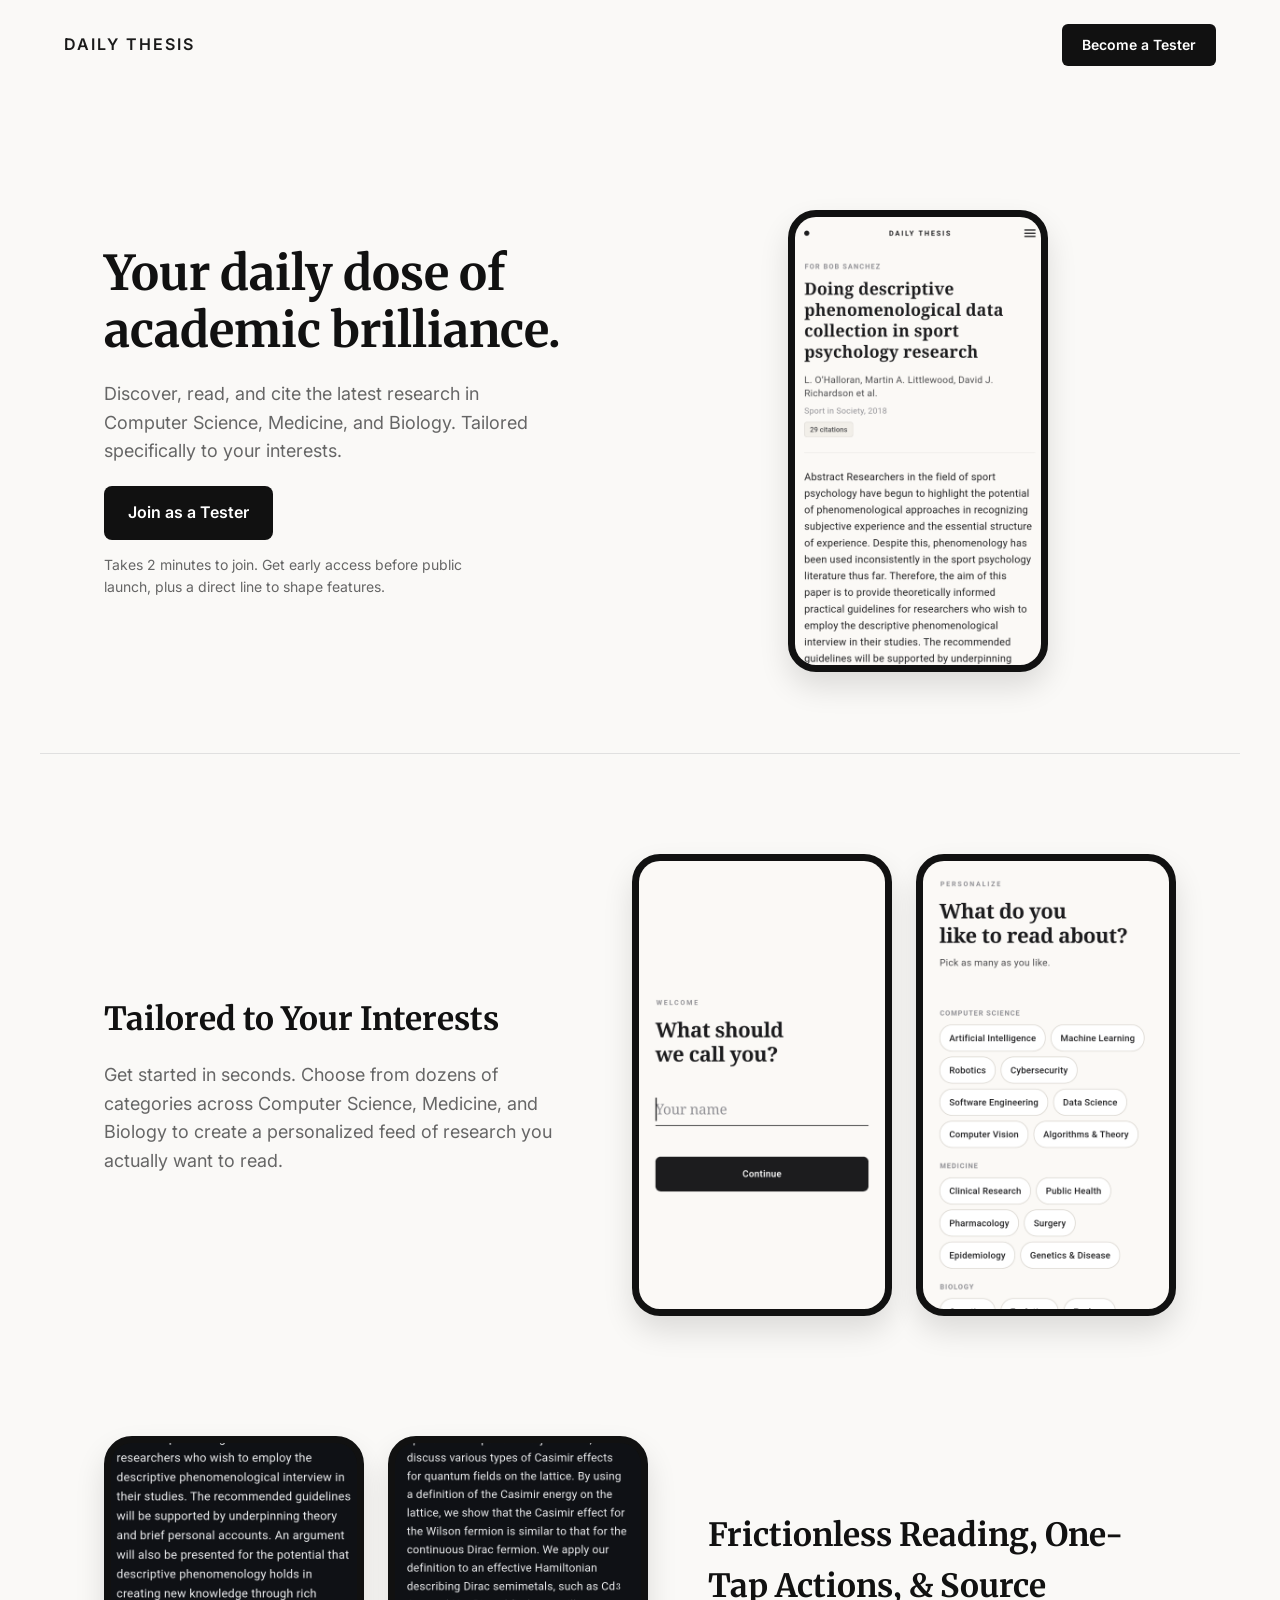
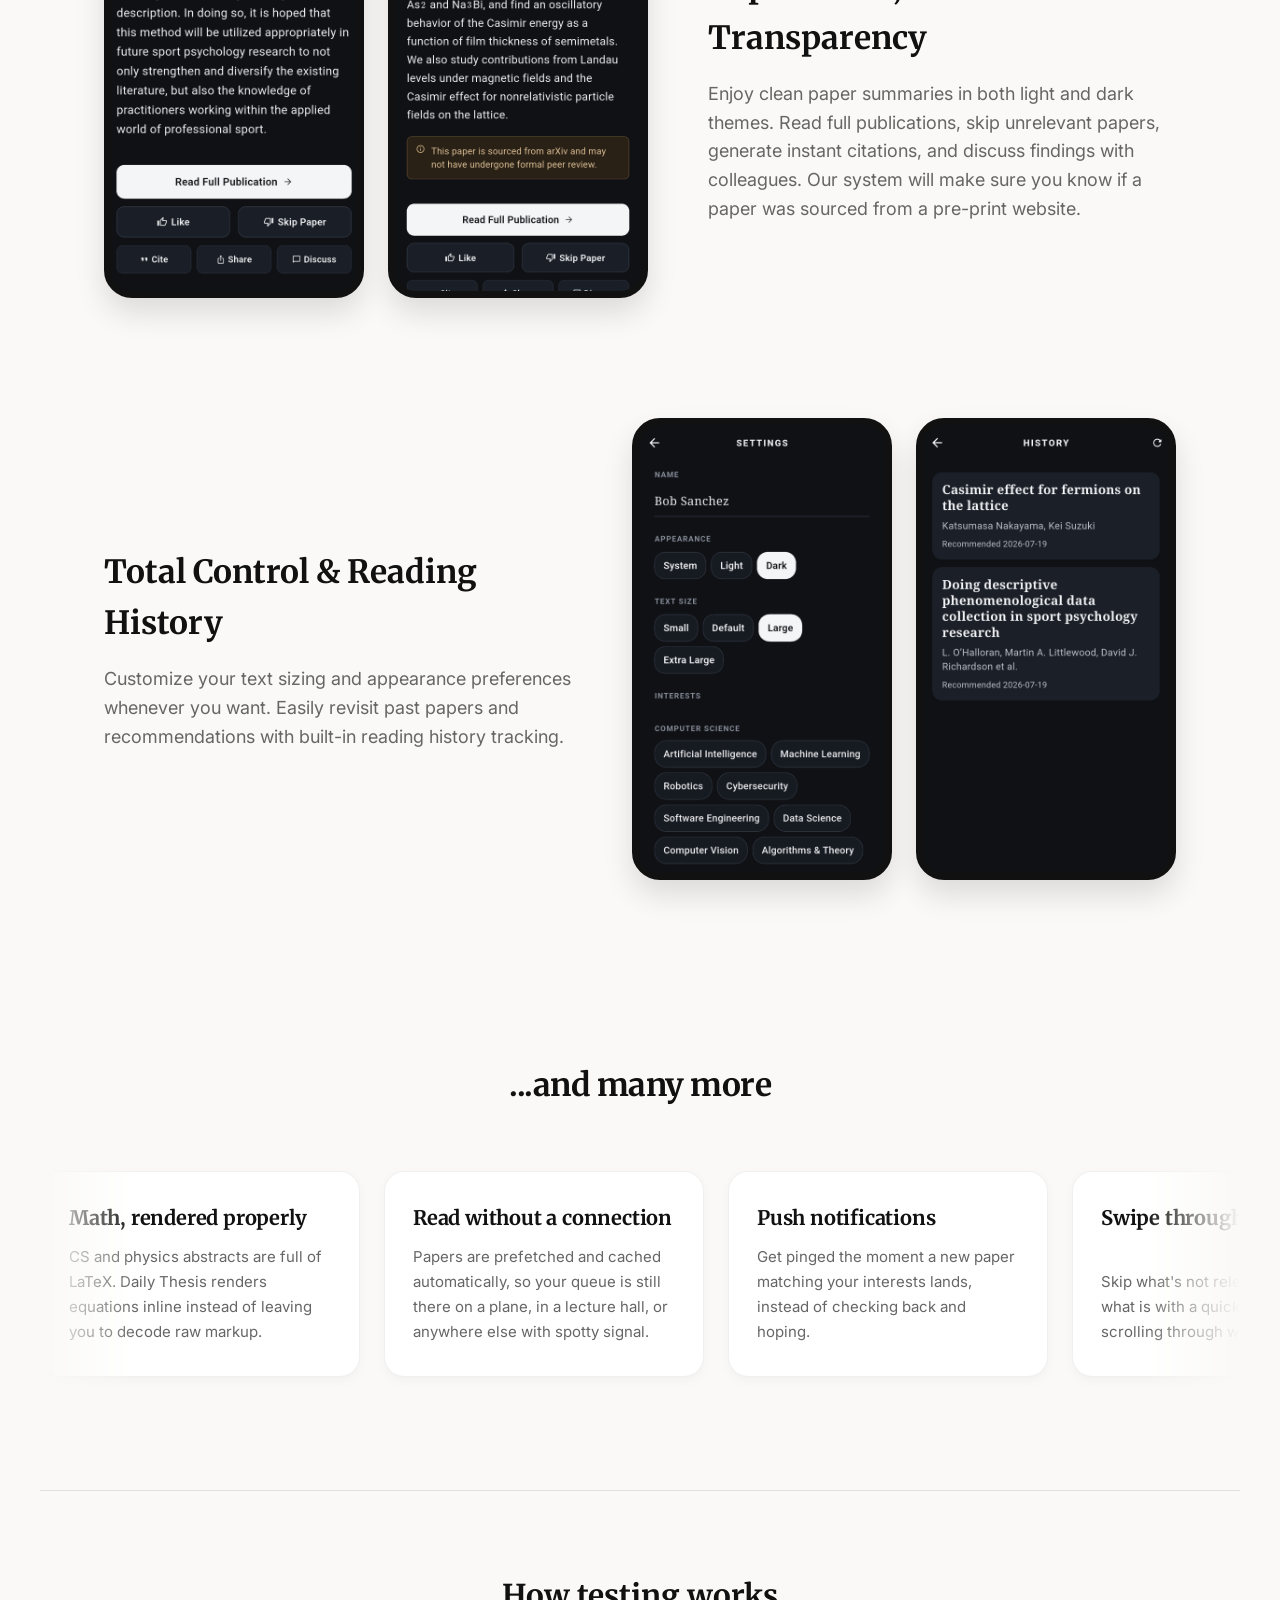
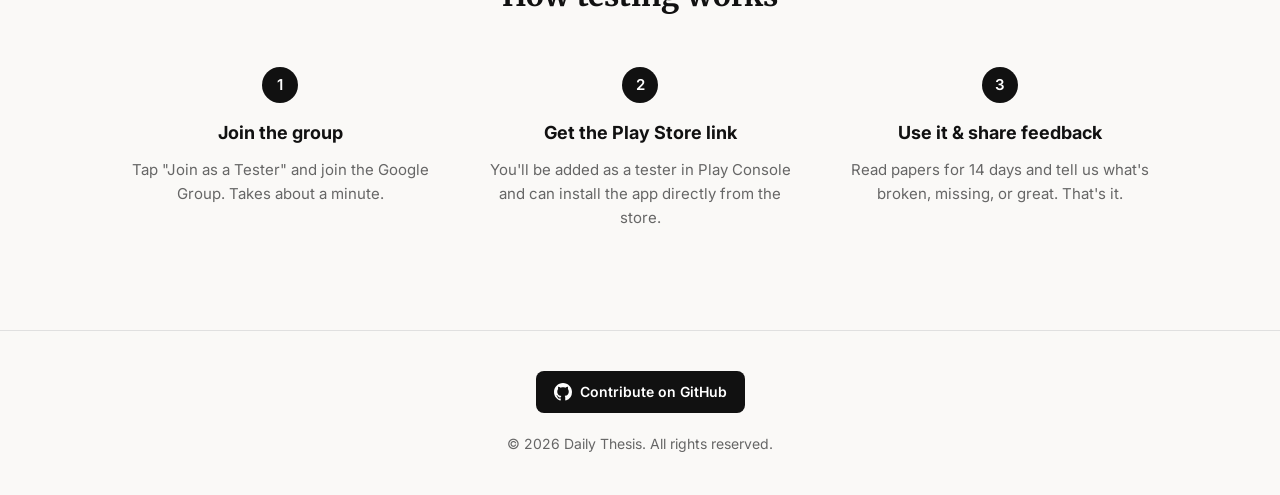
==== website/index.html @ 3f6a1367 "Removed stupid thing" ====
<!doctype html>
<html lang="en">
  <head>
    <meta charset="UTF-8" />
    <meta name="viewport" content="width=device-width, initial-scale=1.0" />
    <title>Daily Thesis | Smarter Academic Reading</title>
    <link rel="stylesheet" href="style.css" />
    <link
      href="https://fonts.googleapis.com/css2?family=Inter:wght@400;600&family=Merriweather:wght@700&display=swap"
      rel="stylesheet"
    />
  </head>
  <body>
    <script>
      // Start the page slightly scrolled down instead of at the very top.
      // Re-applied on full load since fonts/images can shift page height.
      window.scrollTo(0, 70);
      window.addEventListener("load", () => window.scrollTo(0, 70));
    </script>
    <!-- Navigation -->
    <nav class="navbar" id="navbar">
      <div class="logo">DAILY THESIS</div>
      <a href="#download" class="nav-btn">Become a Tester</a>
    </nav>

    <!-- Hero Section -->
    <header class="hero">
      <div class="hero-content">
        <h1 class="hero-title">Your daily dose of academic brilliance.</h1>
        <p class="hero-subtitle">
          Discover, read, and cite the latest research in Computer Science,
          Medicine, and Biology. Tailored specifically to your interests.
        </p>
        <div id="download" class="app-buttons">
          <a
            href="https://groups.google.com/g/daily-thesis-testers"
            class="store-btn"
            target="_blank"
            rel="noopener"
            >Join as a Tester</a
          >
        </div>
        <p class="hero-microcopy">
          Takes 2 minutes to join. Get early access before public launch, plus a
          direct line to shape features.
        </p>
      </div>
      <div class="hero-image">
        <div class="mockup-placeholder">
          <img src="assets/3.png" alt="Daily Thesis Paper View" />
        </div>
      </div>
    </header>

    <!-- Features Section -->
    <section class="features">
      <!-- Feature 1: Onboarding -->
      <div class="feature-row">
        <div class="feature-text">
          <h2>Tailored to Your Interests</h2>
          <p>
            Get started in seconds. Choose from dozens of categories across
            Computer Science, Medicine, and Biology to create a personalized
            feed of research you actually want to read.
          </p>
        </div>
        <div class="mockup-group">
          <div class="mockup-placeholder">
            <img src="assets/1.png" alt="Welcome Screen" />
          </div>
          <div class="mockup-placeholder">
            <img src="assets/2.png" alt="Topic Selection Screen" />
          </div>
        </div>
      </div>

      <!-- Feature 2: Reading & Dark Mode -->
      <div class="feature-row reverse">
        <div class="feature-text">
          <h2>Frictionless Reading, One-Tap Actions, & Source Transparency</h2>
          <p>
            Enjoy clean paper summaries in both light and dark themes. Read full
            publications, skip unrelevant papers, generate instant citations,
            and discuss findings with colleagues. Our system will make sure you
            know if a paper was sourced from a pre-print website.
          </p>
        </div>
        <div class="mockup-group">
          <div class="mockup-placeholder">
            <img src="assets/5.png" alt="Paper Quick Actions" />
          </div>
          <div class="mockup-placeholder">
            <img src="assets/7.png" alt="Dark Mode Reading" />
          </div>
        </div>
      </div>

      <!-- Feature 3: Settings & History -->
      <div class="feature-row">
        <div class="feature-text">
          <h2>Total Control & Reading History</h2>
          <p>
            Customize your text sizing and appearance preferences whenever you
            want. Easily revisit past papers and recommendations with built-in
            reading history tracking.
          </p>
        </div>
        <div class="mockup-group">
          <div class="mockup-placeholder">
            <img src="assets/4.png" alt="Settings & Customization" />
          </div>
          <div class="mockup-placeholder">
            <img src="assets/6.png" alt="Reading History" />
          </div>
        </div>
      </div>
    </section>

    <!-- Additional Capabilities Carousel -->
    <section class="extra-features">
      <h2 class="extra-heading">...and many more</h2>
      <div class="carousel-viewport">
        <div class="carousel-track">
          <div class="carousel-card">
            <h3>Math, rendered properly</h3>
            <p>
              CS and physics abstracts are full of LaTeX. Daily Thesis renders
              equations inline instead of leaving you to decode raw markup.
            </p>
          </div>
          <div class="carousel-card">
            <h3>Read without a connection</h3>
            <p>
              Papers are prefetched and cached automatically, so your queue is
              still there on a plane, in a lecture hall, or anywhere else with
              spotty signal.
            </p>
          </div>
          <div class="carousel-card">
            <h3>Push notifications</h3>
            <p>
              Get pinged the moment a new paper matching your interests lands,
              instead of checking back and hoping.
            </p>
          </div>
          <div class="carousel-card">
            <h3>Swipe through your feed</h3>
            <p>
              Skip what's not relevant and dig into what is with a quick swipe,
              no scrolling through walls of abstracts.
            </p>
          </div>
          <div class="carousel-card">
            <h3>Save what matters</h3>
            <p>
              Like a paper and it's saved for later, so you can build a running
              list without losing track in a sea of tabs.
            </p>
          </div>
          <div class="carousel-card">
            <h3>Feedback that improves your feed</h3>
            <p>
              Tell it what's useful and what's not. Your recommendations get
              sharper the more you read.
            </p>
          </div>
          <div class="carousel-card">
            <h3>Discuss it with AI</h3>
            <p>
              Stuck on a dense result or method? Ask questions about the paper
              right there and get a straight answer, no re-reading required.
            </p>
          </div>
          <!-- Duplicate set, hidden from assistive tech, enables the seamless loop -->
          <div class="carousel-card" aria-hidden="true">
            <h3>Math, rendered properly</h3>
            <p>
              CS and physics abstracts are full of LaTeX. Daily Thesis renders
              equations inline instead of leaving you to decode raw markup.
            </p>
          </div>
          <div class="carousel-card" aria-hidden="true">
            <h3>Read without a connection</h3>
            <p>
              Papers are prefetched and cached automatically, so your queue is
              still there on a plane, in a lecture hall, or anywhere else with
              spotty signal.
            </p>
          </div>
          <div class="carousel-card" aria-hidden="true">
            <h3>Push notifications</h3>
            <p>
              Get pinged the moment a new paper matching your interests lands,
              instead of checking back and hoping.
            </p>
          </div>
          <div class="carousel-card" aria-hidden="true">
            <h3>Swipe through your feed</h3>
            <p>
              Skip what's not relevant and dig into what is with a quick swipe,
              no scrolling through walls of abstracts.
            </p>
          </div>
          <div class="carousel-card" aria-hidden="true">
            <h3>Save what matters</h3>
            <p>
              Like a paper and it's saved for later, so you can build a running
              list without losing track in a sea of tabs.
            </p>
          </div>
          <div class="carousel-card" aria-hidden="true">
            <h3>Feedback that improves your feed</h3>
            <p>
              Tell it what's useful and what's not. Your recommendations get
              sharper the more you read.
            </p>
          </div>
          <div class="carousel-card" aria-hidden="true">
            <h3>Discuss it with AI</h3>
            <p>
              Stuck on a dense result or method? Ask questions about the paper
              right there and get a straight answer, no re-reading required.
            </p>
          </div>
        </div>
      </div>
    </section>

    <!-- How Testing Works -->
    <section class="how-it-works">
      <h2 class="how-heading">How testing works</h2>
      <div class="steps">
        <div class="step">
          <div class="step-number">1</div>
          <h3>Join the group</h3>
          <p>
            Tap "Join as a Tester" and join the Google Group. Takes about a
            minute.
          </p>
        </div>
        <div class="step">
          <div class="step-number">2</div>
          <h3>Get the Play Store link</h3>
          <p>
            You'll be added as a tester in Play Console and can install the app
            directly from the store.
          </p>
        </div>
        <div class="step">
          <div class="step-number">3</div>
          <h3>Use it &amp; share feedback</h3>
          <p>
            Read papers for 14 days and tell us what's broken, missing, or
            great. That's it.
          </p>
        </div>
      </div>
    </section>

    <!-- Footer -->
    <footer class="footer">
      <a
        href="https://github.com/li231sd/daily_thesis"
        class="github-btn"
        target="_blank"
        rel="noopener"
      >
        <svg
          viewBox="0 0 16 16"
          width="18"
          height="18"
          fill="currentColor"
          aria-hidden="true"
        >
          <path
            d="M8 0C3.58 0 0 3.58 0 8c0 3.54 2.29 6.53 5.47 7.59.4.07.55-.17.55-.38 0-.19-.01-.82-.01-1.49-2.01.37-2.53-.49-2.69-.94-.09-.23-.48-.94-.82-1.13-.28-.15-.68-.52-.01-.53.63-.01 1.08.58 1.23.82.72 1.21 1.87.87 2.33.66.07-.52.28-.87.51-1.07-1.78-.2-3.64-.89-3.64-3.95 0-.87.31-1.59.82-2.15-.08-.2-.36-1.02.08-2.12 0 0 .67-.21 2.2.82.64-.18 1.32-.27 2-.27.68 0 1.36.09 2 .27 1.53-1.04 2.2-.82 2.2-.82.44 1.1.16 1.92.08 2.12.51.56.82 1.27.82 2.15 0 3.07-1.87 3.75-3.65 3.95.29.25.54.73.54 1.48 0 1.07-.01 1.93-.01 2.2 0 .21.15.46.55.38A8.01 8.01 0 0016 8c0-4.42-3.58-8-8-8z"
          />
        </svg>
        Contribute on GitHub
      </a>
      <p>&copy; 2026 Daily Thesis. All rights reserved.</p>
    </footer>

    <script>
      // Sticky nav gains a subtle blur/shadow once the page scrolls
      const navbar = document.getElementById("navbar");
      window.addEventListener(
        "scroll",
        () => {
          navbar.classList.toggle("scrolled", window.scrollY > 8);
        },
        { passive: true },
      );

      // Reveal each feature row (plus the extra-features and how-it-works sections) as it enters the viewport
      const rows = document.querySelectorAll(
        ".feature-row, .extra-features, .how-it-works",
      );
      if ("IntersectionObserver" in window) {
        const observer = new IntersectionObserver(
          (entries) => {
            entries.forEach((entry) => {
              if (entry.isIntersecting) {
                entry.target.classList.add("in-view");
                observer.unobserve(entry.target);
              }
            });
          },
          { threshold: 0.2 },
        );

        rows.forEach((row) => observer.observe(row));
      } else {
        rows.forEach((row) => row.classList.add("in-view"));
      }
    </script>
  </body>
</html>
---- website/style.css ----
/* --- Global Styles & Variables --- */
:root {
    --bg-color: #faf9f7;
    --text-main: #1a1a1a;
    --text-muted: #666666;
    --accent-black: #111111;
    --ease-out: cubic-bezier(0.16, 1, 0.3, 1);
}

* {
    box-sizing: border-box;
    margin: 0;
    padding: 0;
}

html {
    scroll-behavior: smooth;
}

body {
    font-family: 'Inter', sans-serif;
    background-color: var(--bg-color);
    color: var(--text-main);
    line-height: 1.6;
    overflow-x: hidden;
}

/* --- Navigation --- */
.navbar {
    display: flex;
    justify-content: space-between;
    align-items: center;
    padding: 24px 5%;
    background-color: var(--bg-color);
    position: sticky;
    top: 0;
    z-index: 100;
    transition: box-shadow 0.3s var(--ease-out), backdrop-filter 0.3s;
}

.navbar.scrolled {
    background-color: rgba(250, 249, 247, 0.85);
    backdrop-filter: blur(10px);
    box-shadow: 0 1px 0 rgba(0, 0, 0, 0.06);
}

.logo {
    font-size: 16px;
    font-weight: 600;
    letter-spacing: 2px;
}

.nav-btn {
    text-decoration: none;
    background-color: var(--accent-black);
    color: #fff;
    padding: 10px 20px;
    border-radius: 6px;
    font-weight: 600;
    font-size: 14px;
    transition: transform 0.2s var(--ease-out), opacity 0.2s;
    display: inline-block;
}

.nav-btn:hover {
    opacity: 0.85;
    transform: translateY(-2px);
}

.nav-btn:active {
    transform: translateY(0) scale(0.97);
}

/* --- Hero Section --- */
.hero {
    display: flex;
    flex-wrap: wrap;
    align-items: center;
    justify-content: space-between;
    padding: 80px 5%;
    max-width: 1200px;
    margin: 0 auto;
}

.hero-content {
    flex: 1;
    min-width: 300px;
    padding-right: 40px;
}

.hero-title {
    font-family: 'Merriweather', serif;
    font-size: 48px;
    line-height: 1.2;
    margin-bottom: 20px;
    color: var(--accent-black);
    opacity: 0;
    transform: translateY(24px);
    animation: rise 0.8s var(--ease-out) forwards;
    animation-delay: 0.1s;
}

.hero-subtitle {
    font-size: 18px;
    color: var(--text-muted);
    margin-bottom: 20px;
    max-width: 450px;
    opacity: 0;
    transform: translateY(24px);
    animation: rise 0.8s var(--ease-out) forwards;
    animation-delay: 0.28s;
}

.hero-sources {
    font-size: 14px;
    color: var(--text-muted);
    max-width: 440px;
    margin-bottom: 32px;
    padding-left: 14px;
    border-left: 2px solid #d8d5cf;
    opacity: 0;
    transform: translateY(24px);
    animation: rise 0.8s var(--ease-out) forwards;
    animation-delay: 0.36s;
}

.hero-microcopy {
    font-size: 14px;
    color: var(--text-muted);
    margin-top: 14px;
    max-width: 400px;
    opacity: 0;
    transform: translateY(24px);
    animation: rise 0.8s var(--ease-out) forwards;
    animation-delay: 0.52s;
}

.app-buttons {
    display: flex;
    gap: 15px;
    scroll-margin-top: 100px;
    opacity: 0;
    transform: translateY(24px);
    animation: rise 0.8s var(--ease-out) forwards;
    animation-delay: 0.44s;
}

.store-btn {
    padding: 14px 24px;
    background-color: var(--accent-black);
    color: white;
    border: none;
    border-radius: 8px;
    font-size: 16px;
    font-weight: 600;
    cursor: pointer;
    text-decoration: none;
    display: inline-flex;
    align-items: center;
    justify-content: center;
    transition: transform 0.25s var(--ease-out), box-shadow 0.25s var(--ease-out);
}

.store-btn:hover {
    transform: translateY(-3px);
    box-shadow: 0 10px 24px rgba(17, 17, 17, 0.22);
}

.store-btn:active {
    transform: translateY(-1px) scale(0.98);
}

.hero-image {
    flex: 1;
    min-width: 300px;
    display: flex;
    justify-content: center;
    margin-top: 40px;
    opacity: 0;
    transform: translateY(30px) scale(0.97);
    animation: rise-scale 0.9s var(--ease-out) forwards;
    animation-delay: 0.3s;
}

@keyframes rise {
    to {
        opacity: 1;
        transform: translateY(0);
    }
}

@keyframes rise-scale {
    to {
        opacity: 1;
        transform: translateY(0) scale(1);
    }
}

/* --- Phone Mockup Frames & Layout (Exact 1080x1920 Aspect Ratio) --- */
.mockup-group {
    display: flex;
    gap: 24px;
    flex-wrap: wrap;
    justify-content: center;
}

.mockup-placeholder {
    width: 260px;
    aspect-ratio: 9 / 16; /* Enforces exact 1080x1920 proportions for all mockups */
    background-color: var(--accent-black);
    border-radius: 28px;  /* Calibrated corner radius so top UI elements aren't clipped */
    border: 7px solid var(--accent-black);
    box-shadow: 0 15px 30px rgba(0, 0, 0, 0.12);
    overflow: hidden;
    position: relative;
    transition: transform 0.4s var(--ease-out), box-shadow 0.4s var(--ease-out);
}

.mockup-placeholder:hover {
    transform: translateY(-8px);
    box-shadow: 0 24px 40px rgba(0, 0, 0, 0.18);
}

.mockup-placeholder img {
    width: 100%;
    height: 100%;
    object-fit: cover;    /* Fills the 9:16 frame cleanly without side gaps */
    display: block;
}

/* --- Features Section --- */
.features {
    padding: 100px 5%;
    max-width: 1200px;
    margin: 0 auto;
    border-top: 1px solid #e0e0e0;
}

.feature-row {
    display: flex;
    align-items: center;
    justify-content: space-between;
    gap: 60px;
    margin-bottom: 120px;
}

.feature-row:last-child {
    margin-bottom: 0;
}

.feature-row.reverse {
    flex-direction: row-reverse;
}

/* Scroll reveal: text and mockups rise in independently, mockups trailing slightly */
.feature-row .feature-text {
    opacity: 0;
    transform: translateY(28px);
    transition: opacity 0.7s var(--ease-out), transform 0.7s var(--ease-out);
}

.feature-row .mockup-group {
    opacity: 0;
    transform: translateY(36px);
    transition: opacity 0.7s var(--ease-out) 0.12s, transform 0.7s var(--ease-out) 0.12s;
}

.feature-row.in-view .feature-text,
.feature-row.in-view .mockup-group {
    opacity: 1;
    transform: translateY(0);
}

.feature-text {
    flex: 1;
    min-width: 280px;
}

.feature-text h2 {
    font-family: 'Merriweather', serif;
    font-size: 32px;
    margin-bottom: 16px;
    color: var(--accent-black);
}

.feature-text p {
    color: var(--text-muted);
    font-size: 18px;
    line-height: 1.6;
}

/* --- Additional Capabilities Carousel --- */
.extra-features {
    padding: 80px 0 100px;
    max-width: 1200px;
    margin: 0 auto;
    opacity: 0;
    transform: translateY(24px);
    transition: opacity 0.7s var(--ease-out), transform 0.7s var(--ease-out);
}

.extra-features.in-view {
    opacity: 1;
    transform: translateY(0);
}

.extra-heading {
    font-family: 'Merriweather', serif;
    font-size: 32px;
    letter-spacing: -0.5px;
    text-align: center;
    margin-bottom: 48px;
    color: var(--accent-black);
}

.carousel-viewport {
    overflow: hidden;
    padding: 12px 0; /* Prevents card shadows from being clipped vertically */
    -webkit-mask-image: linear-gradient(to right, transparent 0%, #000 8%, #000 92%, transparent 100%);
    mask-image: linear-gradient(to right, transparent 0%, #000 8%, #000 92%, transparent 100%);
}

.carousel-track {
    display: flex;
    gap: 24px;
    width: max-content;
    animation: scroll-left 36s linear infinite;
    will-change: transform;
}

.carousel-viewport:hover .carousel-track {
    animation-play-state: paused;
}

@keyframes scroll-left {
    from {
        transform: translateX(0);
    }
    to {
        transform: translateX(-50%);
    }
}

/* --- Upgraded Carousel Card Styles --- */
.carousel-card {
    position: relative;
    flex: 0 0 auto;
    width: 320px;
    background: #ffffff;
    border: 1px solid rgba(0, 0, 0, 0.06);
    border-radius: 20px;
    padding: 32px 28px;
    
    /* Layered ambient shadow for depth */
    box-shadow: 
        0 4px 12px rgba(0, 0, 0, 0.03),
        0 1px 2px rgba(0, 0, 0, 0.02);
        
    transition: 
        transform 0.4s var(--ease-out), 
        box-shadow 0.4s var(--ease-out), 
        border-color 0.4s var(--ease-out);
    display: flex;
    flex-direction: column;
    justify-content: space-between;
}

/* Accent top border highlight on hover */
.carousel-card::before {
    content: "";
    position: absolute;
    top: 0;
    left: 20px;
    right: 20px;
    height: 3px;
    background-color: var(--accent-black);
    border-radius: 3px 3px 0 0;
    opacity: 0;
    transition: opacity 0.3s var(--ease-out);
}

.carousel-card:hover {
    transform: translateY(-8px);
    border-color: rgba(0, 0, 0, 0.12);
    box-shadow: 
        0 20px 32px -8px rgba(0, 0, 0, 0.08),
        0 8px 16px -4px rgba(0, 0, 0, 0.04);
}

.carousel-card:hover::before {
    opacity: 1;
}

/* Optional Card Icon/Badge Container */
.carousel-card-icon {
    width: 44px;
    height: 44px;
    border-radius: 12px;
    background-color: var(--bg-color);
    display: flex;
    align-items: center;
    justify-content: center;
    margin-bottom: 20px;
    font-size: 20px;
    color: var(--accent-black);
}

.carousel-card h3 {
    font-family: 'Merriweather', serif;
    font-size: 20px;
    font-weight: 700;
    line-height: 1.35;
    margin-bottom: 12px;
    color: var(--accent-black);
    letter-spacing: -0.2px;
}

.carousel-card p {
    font-size: 15px;
    color: var(--text-muted);
    line-height: 1.65;
    font-weight: 400;
}

/* --- How Testing Works --- */
.how-it-works {
    padding: 80px 5% 100px;
    max-width: 1200px;
    margin: 0 auto;
    border-top: 1px solid #e0e0e0;
    text-align: center;
    opacity: 0;
    transform: translateY(28px);
    transition: opacity 0.7s var(--ease-out), transform 0.7s var(--ease-out);
}

.how-it-works.in-view {
    opacity: 1;
    transform: translateY(0);
}

.how-heading {
    font-family: 'Merriweather', serif;
    font-size: 30px;
    margin-bottom: 48px;
    color: var(--accent-black);
}

.steps {
    display: flex;
    gap: 40px;
    justify-content: center;
    flex-wrap: wrap;
}

.step {
    flex: 1;
    min-width: 220px;
    max-width: 320px;
}

.step-number {
    width: 36px;
    height: 36px;
    border-radius: 50%;
    background-color: var(--accent-black);
    color: #fff;
    display: flex;
    align-items: center;
    justify-content: center;
    font-weight: 600;
    font-size: 15px;
    margin: 0 auto 16px;
}

.step h3 {
    font-size: 18px;
    margin-bottom: 10px;
    color: var(--accent-black);
}

.step p {
    font-size: 15px;
    color: var(--text-muted);
    line-height: 1.6;
}

/* --- Footer --- */
.footer {
    text-align: center;
    padding: 40px 5%;
    color: var(--text-muted);
    font-size: 14px;
    border-top: 1px solid #e0e0e0;
}

.github-btn {
    display: inline-flex;
    align-items: center;
    gap: 8px;
    text-decoration: none;
    background-color: var(--accent-black);
    color: #fff;
    padding: 10px 18px;
    border-radius: 8px;
    font-weight: 600;
    font-size: 14px;
    margin-bottom: 20px;
    transition: transform 0.25s var(--ease-out), box-shadow 0.25s var(--ease-out);
}

.github-btn:hover {
    transform: translateY(-3px);
    box-shadow: 0 10px 24px rgba(17, 17, 17, 0.22);
}

.github-btn:active {
    transform: translateY(-1px) scale(0.98);
}

/* --- Responsive Design --- */
@media (max-width: 992px) {
    .feature-row, 
    .feature-row.reverse {
        flex-direction: column;
        text-align: center;
        gap: 40px;
        margin-bottom: 80px;
    }

    .hero-content {
        padding-right: 0;
        text-align: center;
    }

    .hero-subtitle {
        margin: 0 auto 40px auto;
    }

    .app-buttons {
        justify-content: center;
    }

    .hero-sources {
        margin-left: auto;
        margin-right: auto;
        text-align: left;
    }

    .steps {
        flex-direction: column;
        align-items: center;
    }
}

@media (max-width: 576px) {
    .hero-title {
        font-size: 36px;
    }

    .mockup-placeholder {
        width: 220px; /* Scales down uniformly on smaller screens */
    }
    
    .carousel-card {
        width: 280px;
        padding: 24px 20px;
    }
}

/* --- Motion preference --- */
@media (prefers-reduced-motion: reduce) {
    html {
        scroll-behavior: auto;
    }

    .hero-title,
    .hero-subtitle,
    .hero-sources,
    .hero-microcopy,
    .app-buttons,
    .hero-image,
    .feature-row .feature-text,
    .feature-row .mockup-group,
    .extra-features,
    .how-it-works {
        animation: none !important;
        transition: none !important;
        opacity: 1 !important;
        transform: none !important;
    }

    .store-btn:hover,
    .nav-btn:hover,
    .mockup-placeholder:hover,
    .carousel-card:hover {
        transform: none;
    }

    .carousel-track {
        animation: none !important;
    }

    .carousel-viewport {
        overflow-x: auto;
    }
}
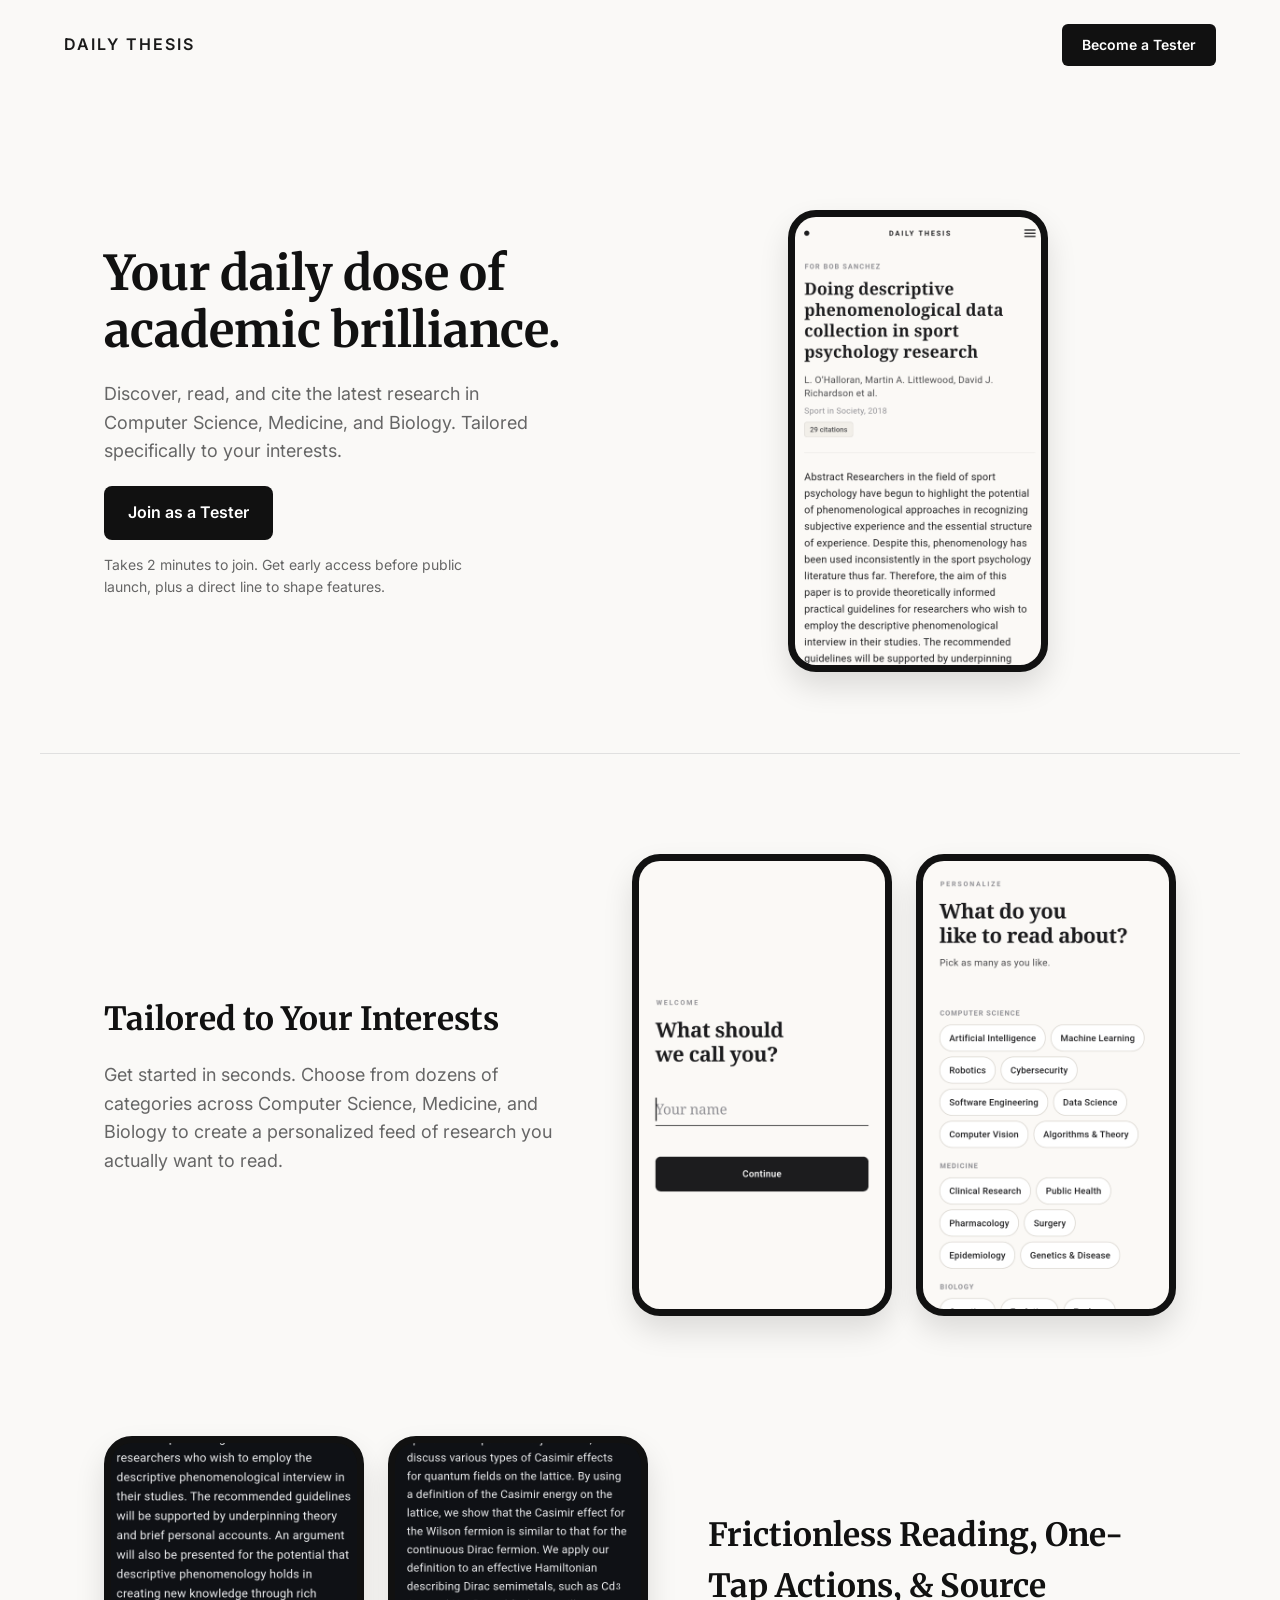
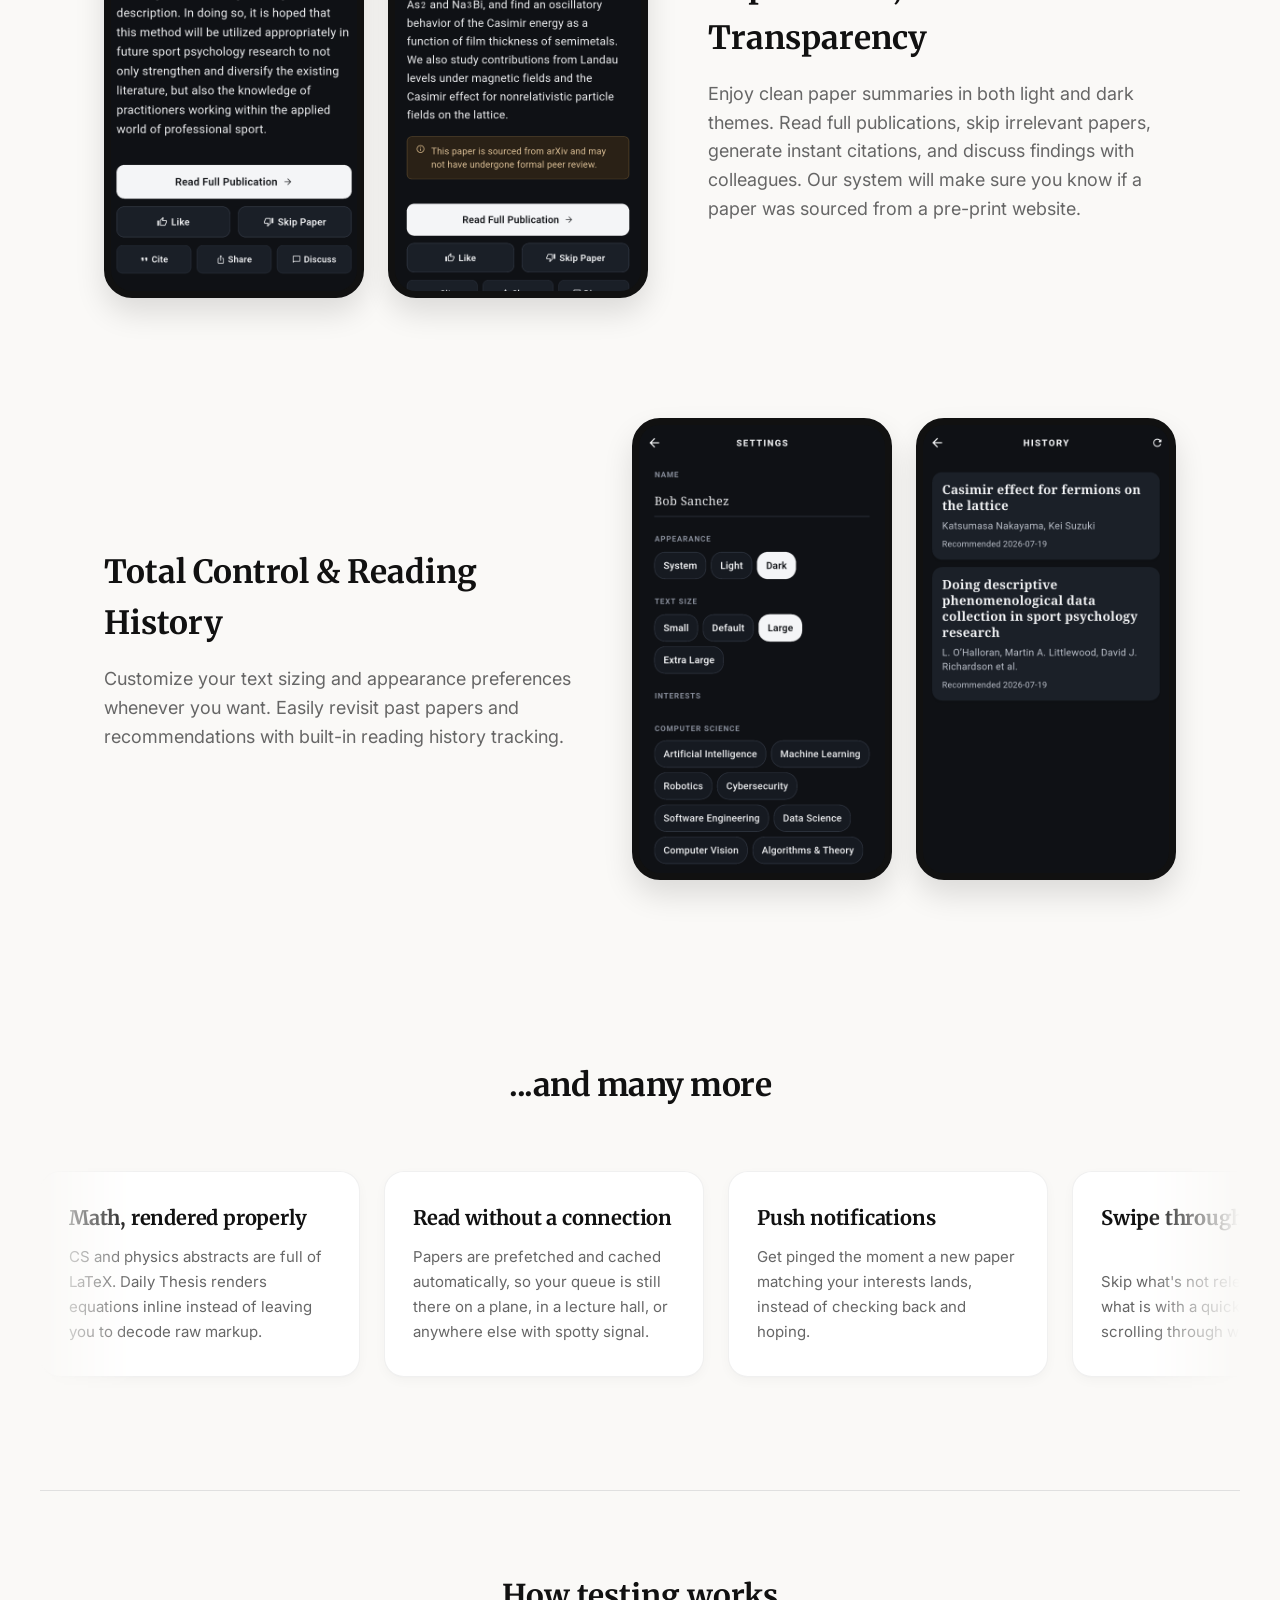
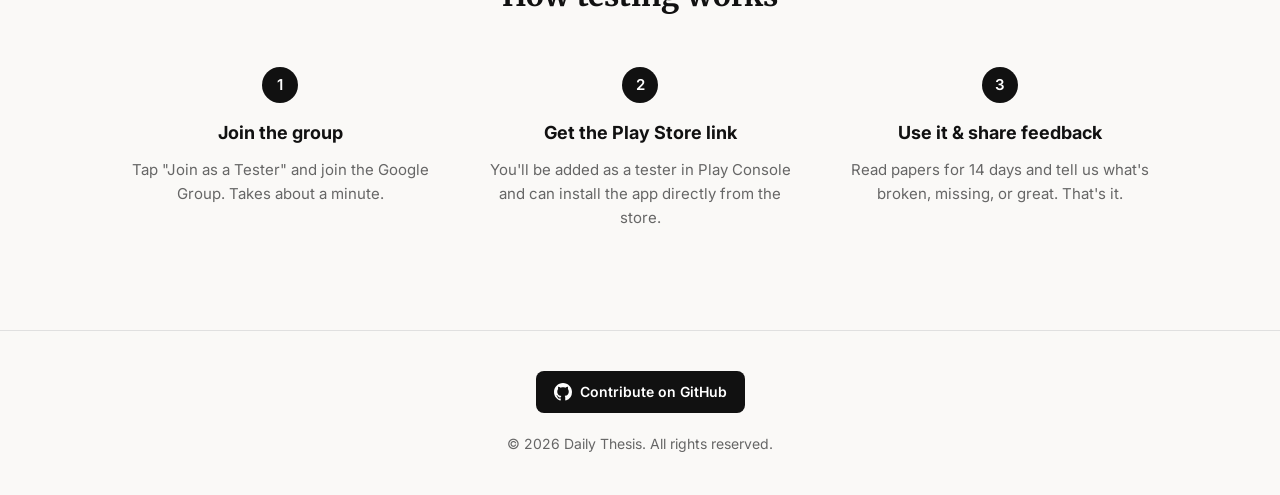
==== commit b0f44cec: "Proper SEO and favicon" ====
--- a/website/index.html
+++ b/website/index.html
@@ -4,6 +4,53 @@
     <meta charset="UTF-8" />
     <meta name="viewport" content="width=device-width, initial-scale=1.0" />
     <title>Daily Thesis | Smarter Academic Reading</title>
+
+    <meta
+      name="description"
+      content="Daily Thesis delivers a personalized daily feed of the latest Computer Science, Medicine, and Biology research papers — with inline math rendering, offline reading, and push notifications."
+    />
+    <link
+      rel="canonical"
+      href="https://li231sd.github.io/daily_thesis/website/index.html"
+    />
+    <link rel="icon" href="assets/icon.ico" sizes="any" />
+
+    <!-- Open Graph -->
+    <meta property="og:type" content="website" />
+    <meta
+      property="og:title"
+      content="Daily Thesis | Smarter Academic Reading"
+    />
+    <meta
+      property="og:description"
+      content="Your daily dose of academic brilliance — personalized research from arXiv, PubMed, and more, with inline math rendering and offline reading."
+    />
+    <meta
+      property="og:image"
+      content="https://li231sd.github.io/daily_thesis/website/assets/og-image.png"
+    />
+    <meta
+      property="og:url"
+      content="https://li231sd.github.io/daily_thesis/website/index.html"
+    />
+
+    <!-- Twitter -->
+    <meta name="twitter:card" content="summary_large_image" />
+    <meta
+      name="twitter:title"
+      content="Daily Thesis | Smarter Academic Reading"
+    />
+    <meta
+      name="twitter:description"
+      content="Your daily dose of academic brilliance — personalized research from arXiv, PubMed, and more."
+    />
+    <meta
+      name="twitter:image"
+      content="https://li231sd.github.io/daily_thesis/website/assets/og-image.png"
+    />
+
+    <link rel="preconnect" href="https://fonts.googleapis.com" />
+    <link rel="preconnect" href="https://fonts.gstatic.com" crossorigin />
     <link rel="stylesheet" href="style.css" />
     <link
       href="https://fonts.googleapis.com/css2?family=Inter:wght@400;600&family=Merriweather:wght@700&display=swap"
@@ -37,8 +84,9 @@
             class="store-btn"
             target="_blank"
             rel="noopener"
-            >Join as a Tester</a
           >
+            Join as a Tester
+          </a>
         </div>
         <p class="hero-microcopy">
           Takes 2 minutes to join. Get early access before public launch, plus a
@@ -80,7 +128,7 @@
           <h2>Frictionless Reading, One-Tap Actions, & Source Transparency</h2>
           <p>
             Enjoy clean paper summaries in both light and dark themes. Read full
-            publications, skip unrelevant papers, generate instant citations,
+            publications, skip irrelevant papers, generate instant citations,
             and discuss findings with colleagues. Our system will make sure you
             know if a paper was sourced from a pre-print website.
           </p>
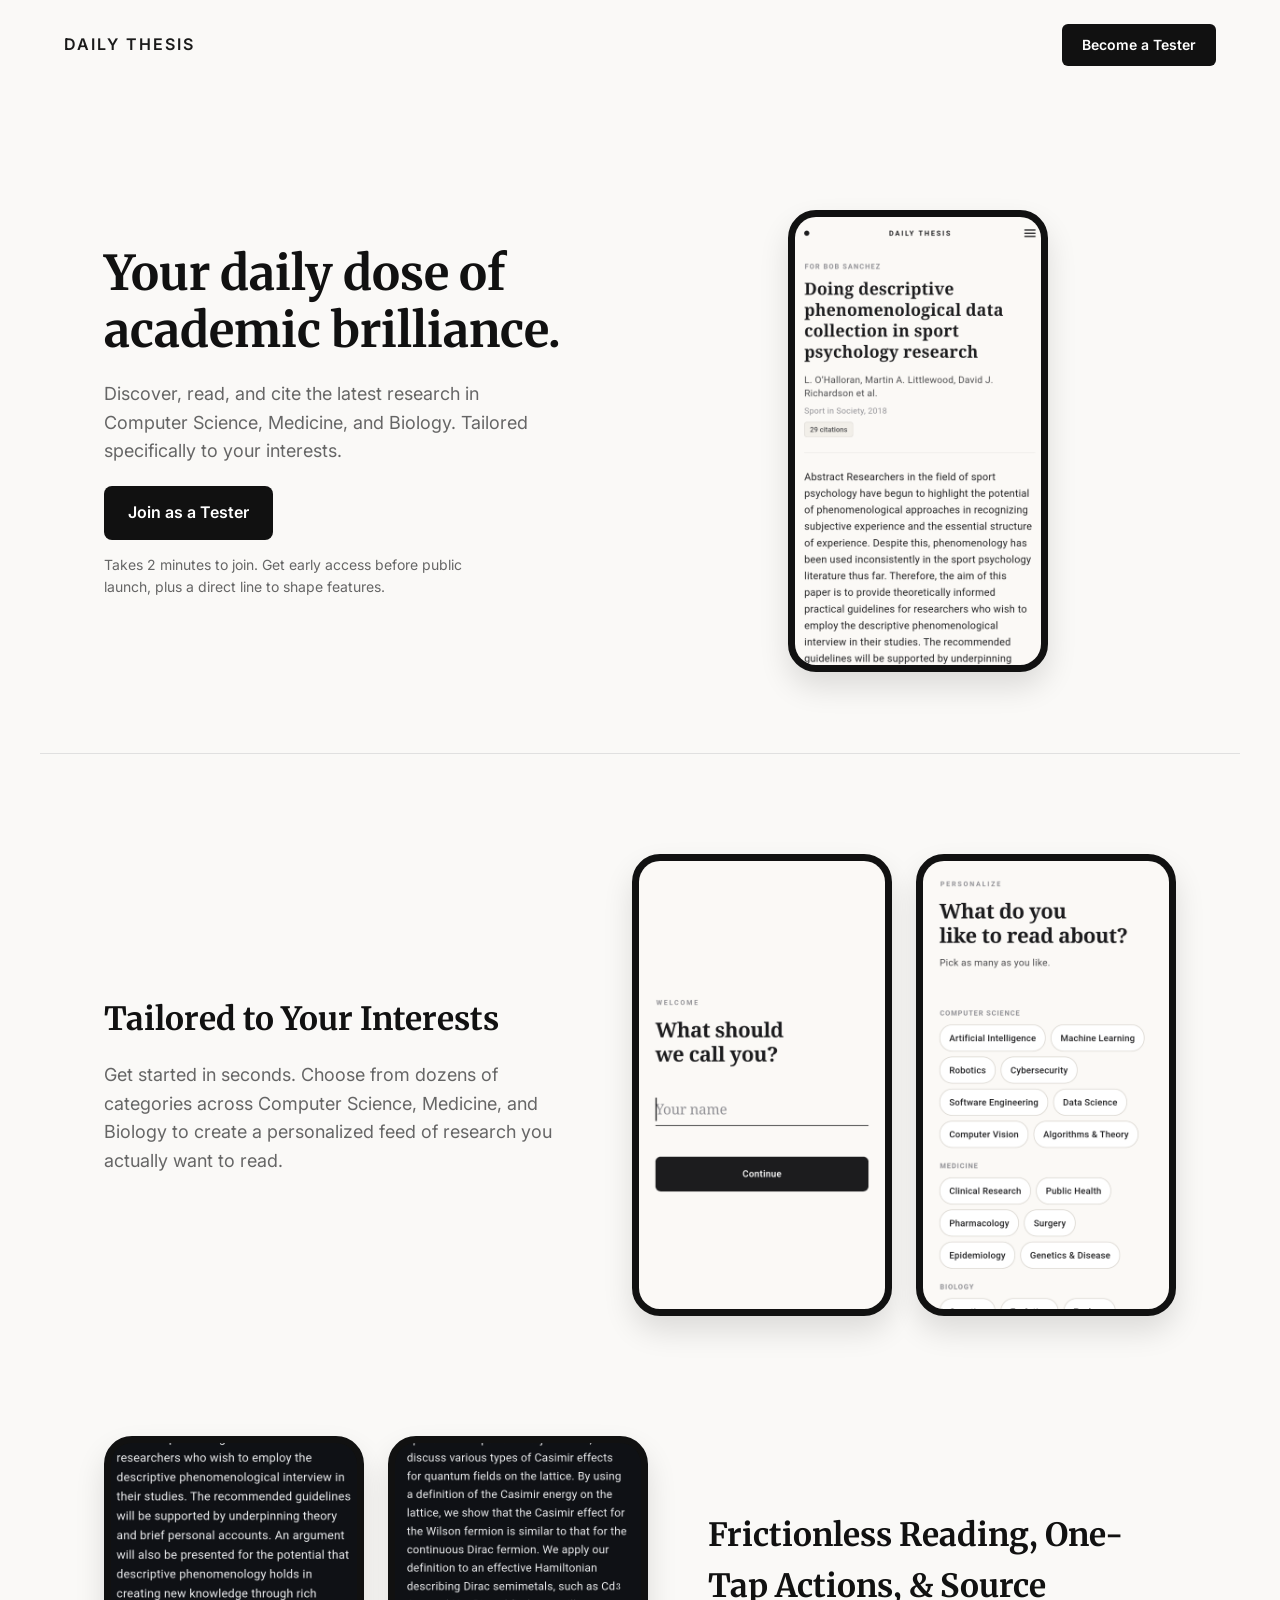
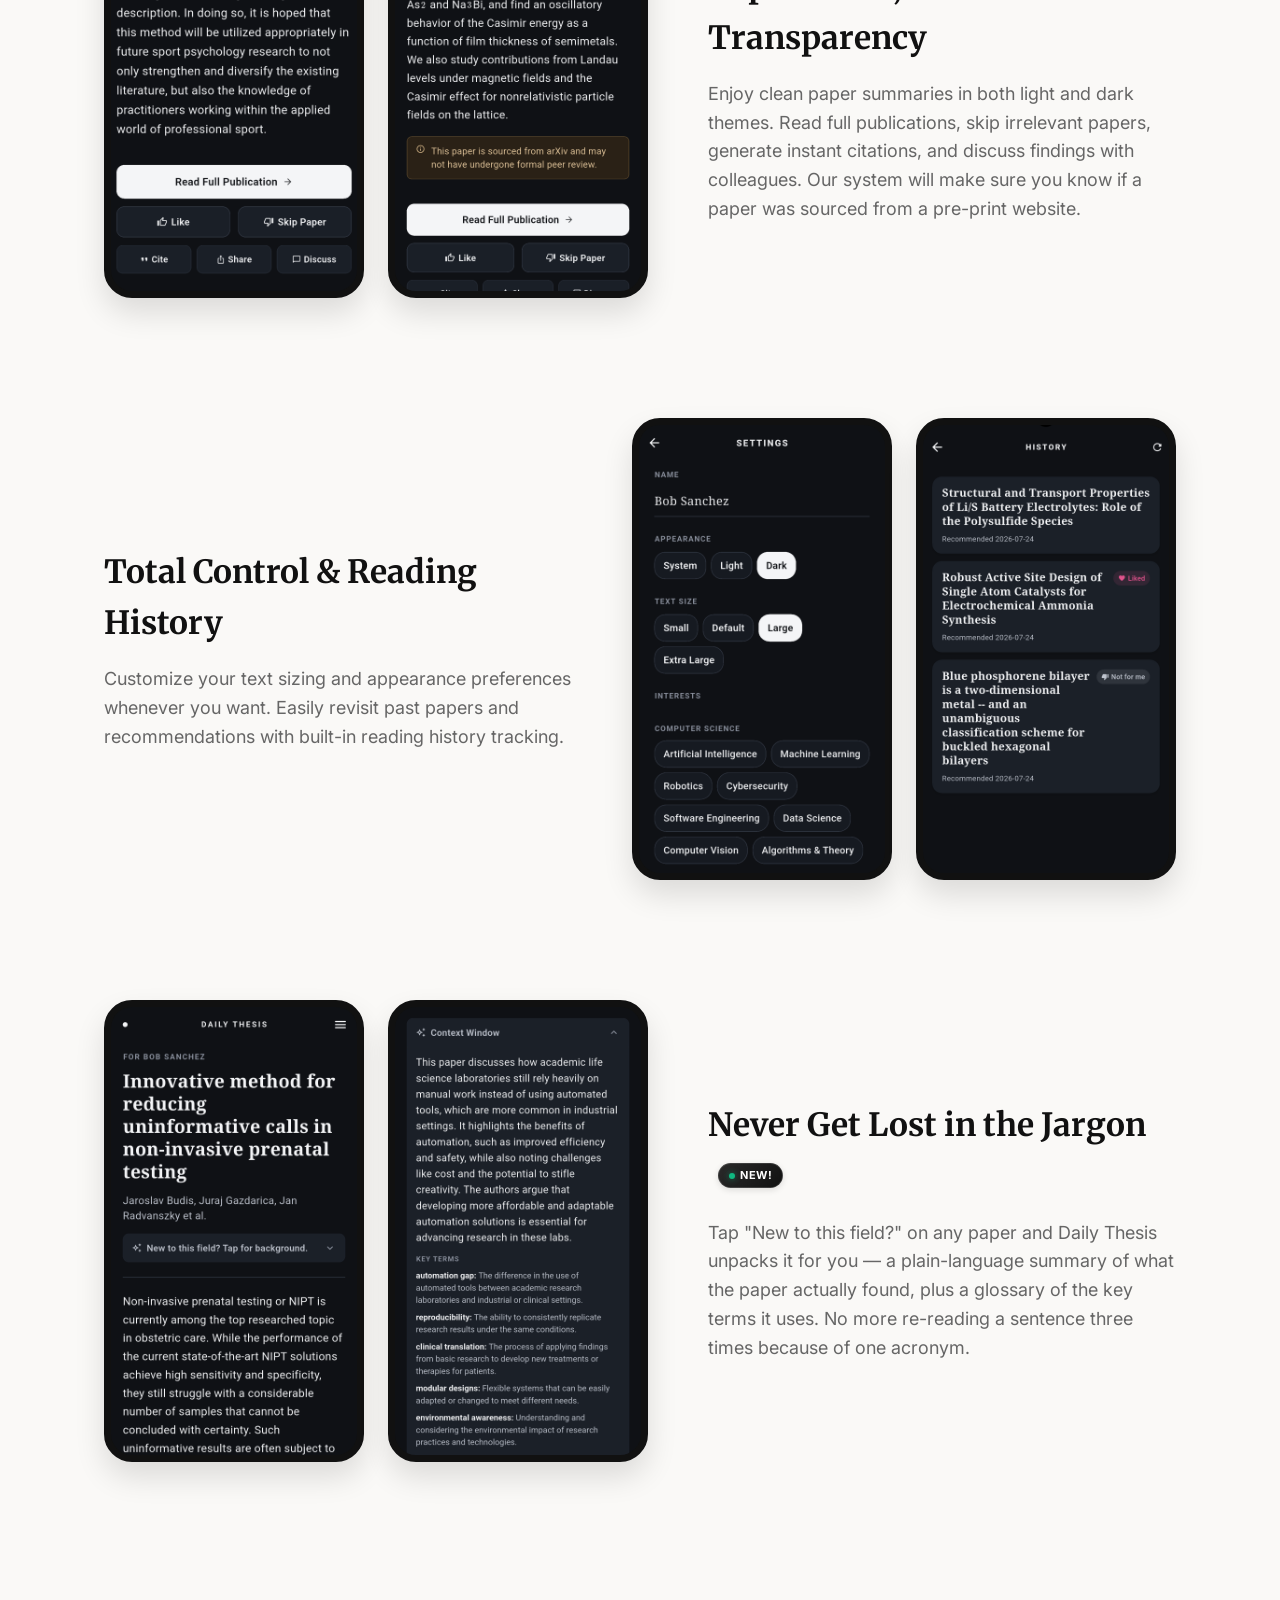
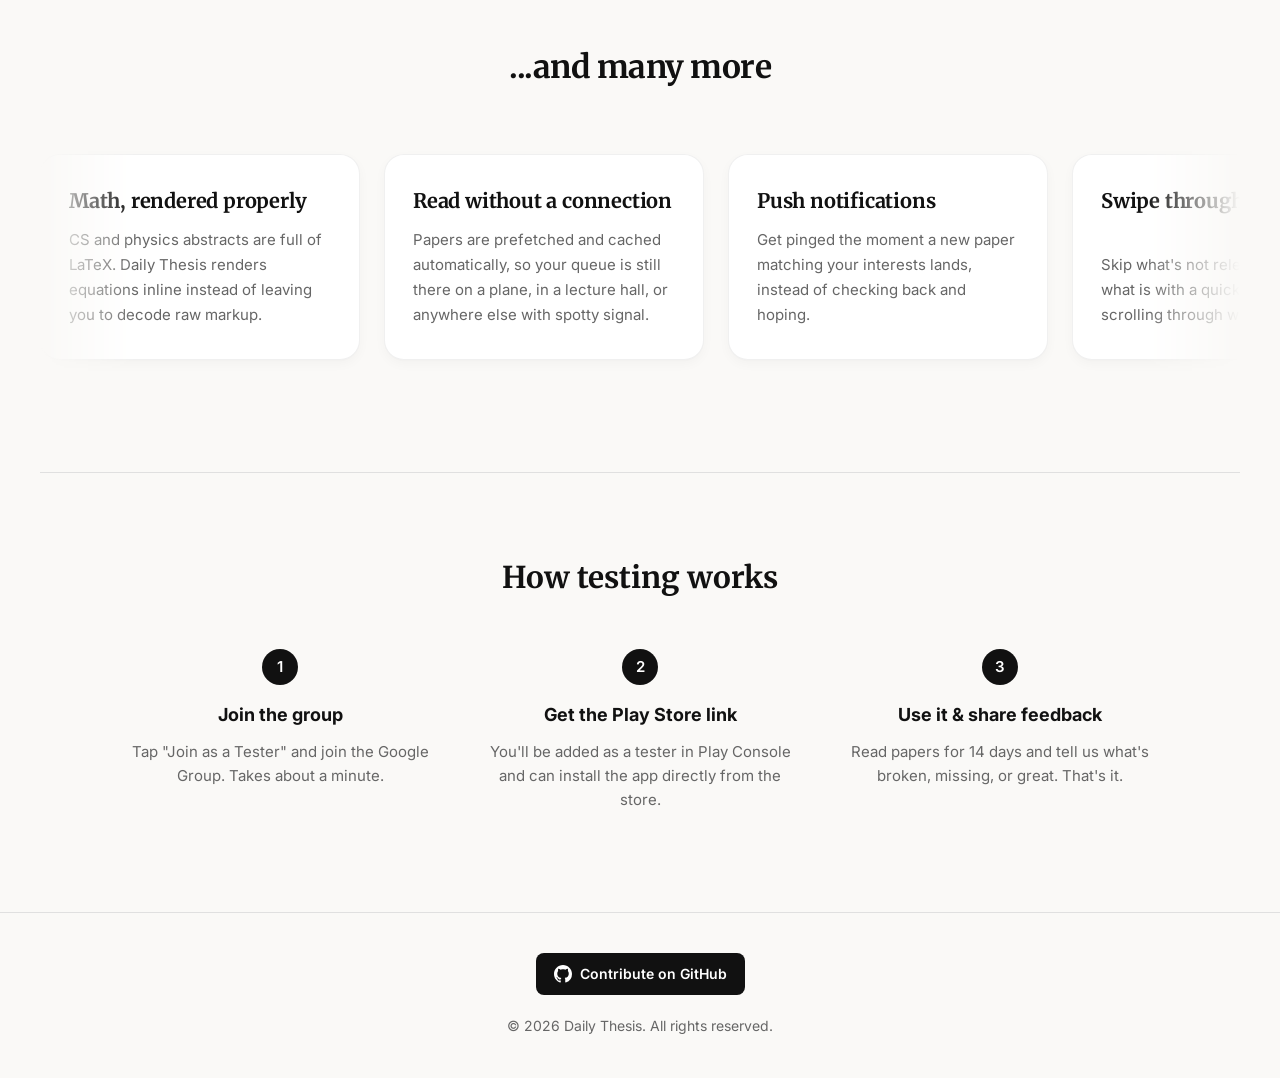
==== commit a8db1d2c: "Fixed website" ====
--- a/website/index.html
+++ b/website/index.html
@@ -6,8 +6,13 @@
     <title>Daily Thesis | Smarter Academic Reading</title>
 
     <meta
+      name="google-site-verification"
+      content="kjpK0znPnmxqQU0NcyU3zDOhLD_noIvnF_xps9o_LB0"
+    />
+    <link rel="sitemap" type="application/xml" href="sitemap.xml" />
+    <meta
       name="description"
-      content="Daily Thesis delivers a personalized daily feed of the latest Computer Science, Medicine, and Biology research papers — with inline math rendering, offline reading, and push notifications."
+      content="Daily Thesis delivers a personalized daily feed of the latest Computer Science, Medicine, and Biology research papers — with inline math rendering, offline reading, AI-generated background context, and push notifications."
     />
     <link
       rel="canonical"
@@ -159,6 +164,32 @@
           </div>
           <div class="mockup-placeholder">
             <img src="assets/6.png" alt="Reading History" />
+          </div>
+        </div>
+      </div>
+
+      <!-- Feature 4: AI Context Window -->
+      <div class="feature-row reverse">
+        <div class="feature-text">
+          <h2>
+            Never Get Lost in the Jargon <span class="new-flag">New!</span>
+          </h2>
+          <p>
+            Tap "New to this field?" on any paper and Daily Thesis unpacks it
+            for you — a plain-language summary of what the paper actually found,
+            plus a glossary of the key terms it uses. No more re-reading a
+            sentence three times because of one acronym.
+          </p>
+        </div>
+        <div class="mockup-group">
+          <div class="mockup-placeholder">
+            <img src="assets/8.png" alt="Context Window Prompt" />
+          </div>
+          <div class="mockup-placeholder">
+            <img
+              src="assets/9.png"
+              alt="Context Window Summary and Key Terms"
+            />
           </div>
         </div>
       </div>
--- a/website/style.css
+++ b/website/style.css
@@ -226,6 +226,52 @@
     height: 100%;
     object-fit: cover;    /* Fills the 9:16 frame cleanly without side gaps */
     display: block;
+}
+
+/* --- "New" Badge --- */
+.new-flag {
+    display: inline-flex;
+    align-items: center;
+    gap: 5px;
+    padding: 3px 10px;
+    margin-left: 10px;
+    vertical-align: middle;
+    
+    /* Typography */
+    font-family: 'Inter', sans-serif;
+    font-size: 11px;
+    font-weight: 700;
+    letter-spacing: 0.6px;
+    text-transform: uppercase;
+    color: #ffffff;
+    
+    /* Subtle modern gradient & glass border */
+    background: linear-gradient(135deg, #2a2a2a 0%, #111111 100%);
+    border: 1px solid rgba(255, 255, 255, 0.15);
+    border-radius: 20px;
+    box-shadow: 0 2px 6px rgba(0, 0, 0, 0.12);
+    
+    /* Positioning alignment with h2 text */
+    position: relative;
+    top: -3px;
+    
+    /* Smooth transitions */
+    transition: transform 0.2s var(--ease-out), box-shadow 0.2s var(--ease-out);
+}
+
+/* Subtle glowing pulse dot before text */
+.new-flag::before {
+    content: "";
+    width: 6px;
+    height: 6px;
+    border-radius: 50%;
+    background-color: #10b981; /* Premium Emerald Accent Color */
+    box-shadow: 0 0 6px rgba(16, 185, 129, 0.6);
+}
+
+.feature-text h2:hover .new-flag {
+    transform: translateY(-1px);
+    box-shadow: 0 4px 10px rgba(0, 0, 0, 0.18);
 }
 
 /* --- Features Section --- */
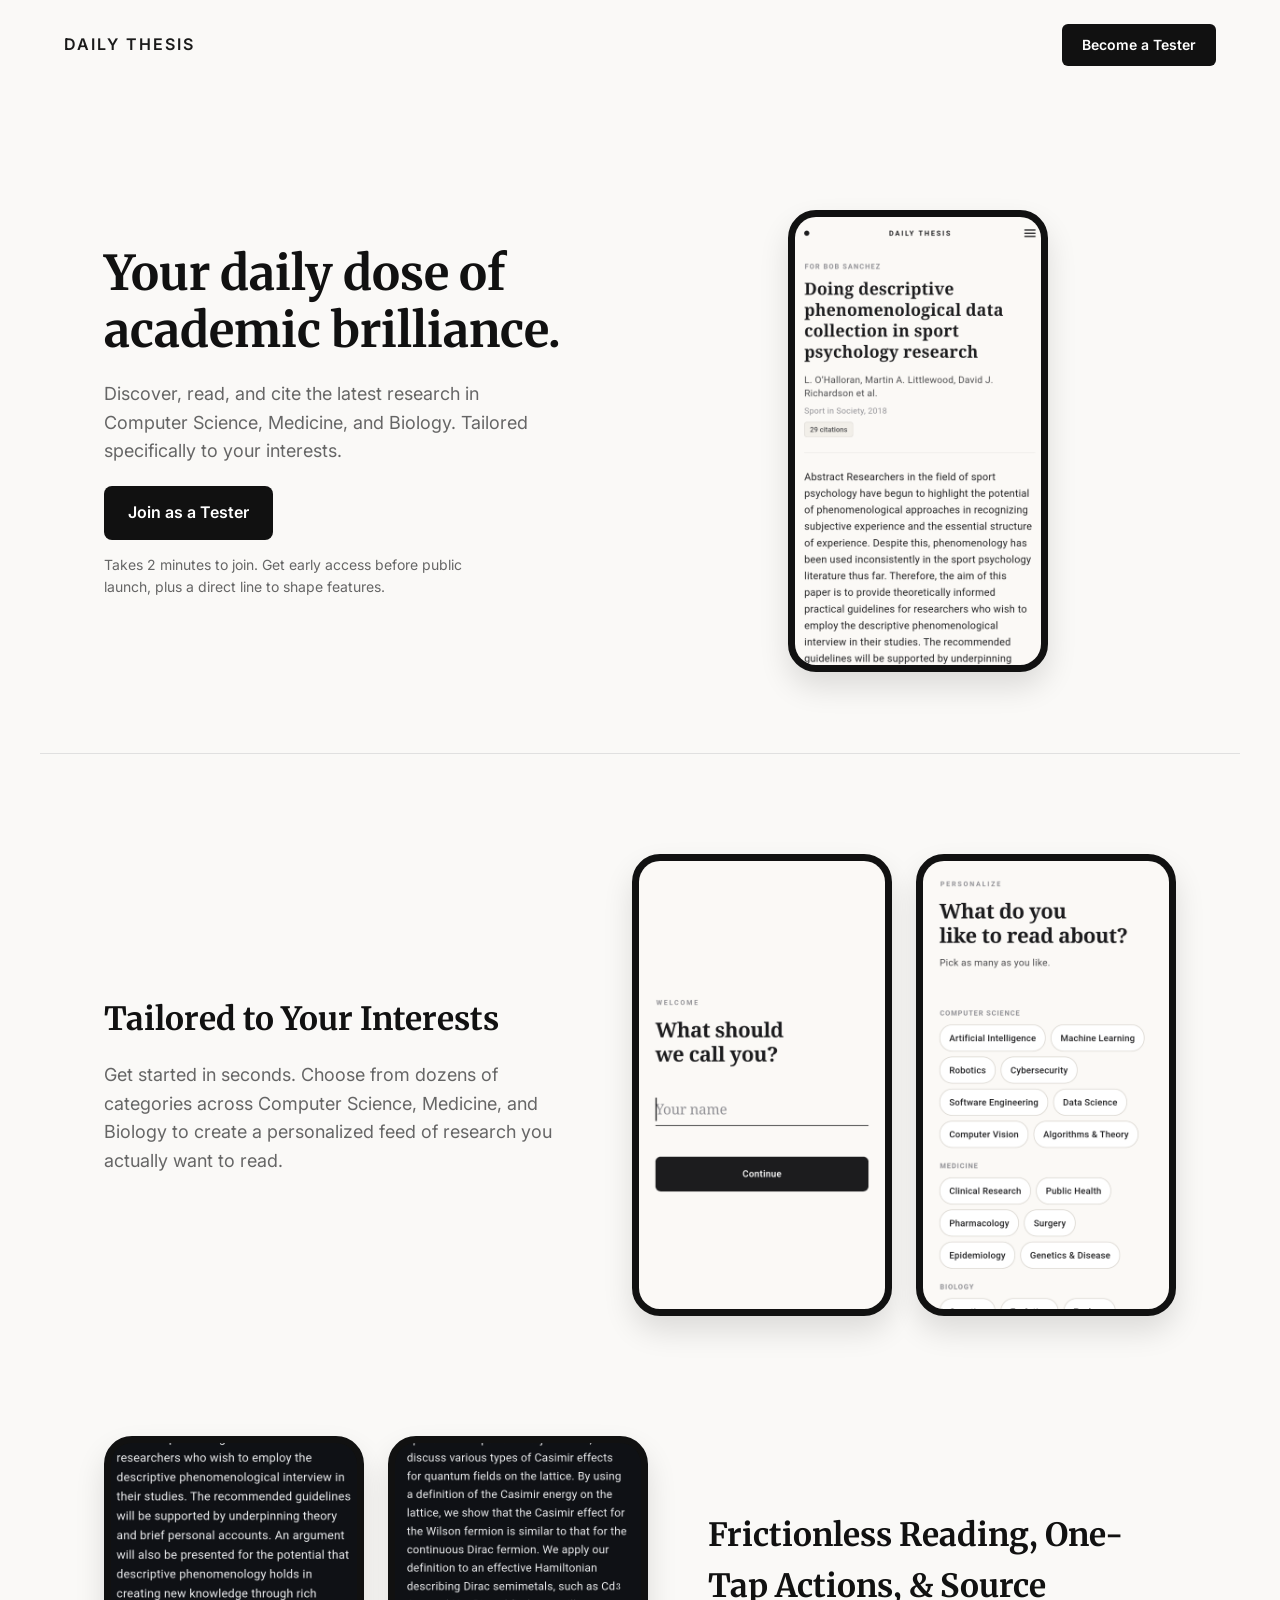
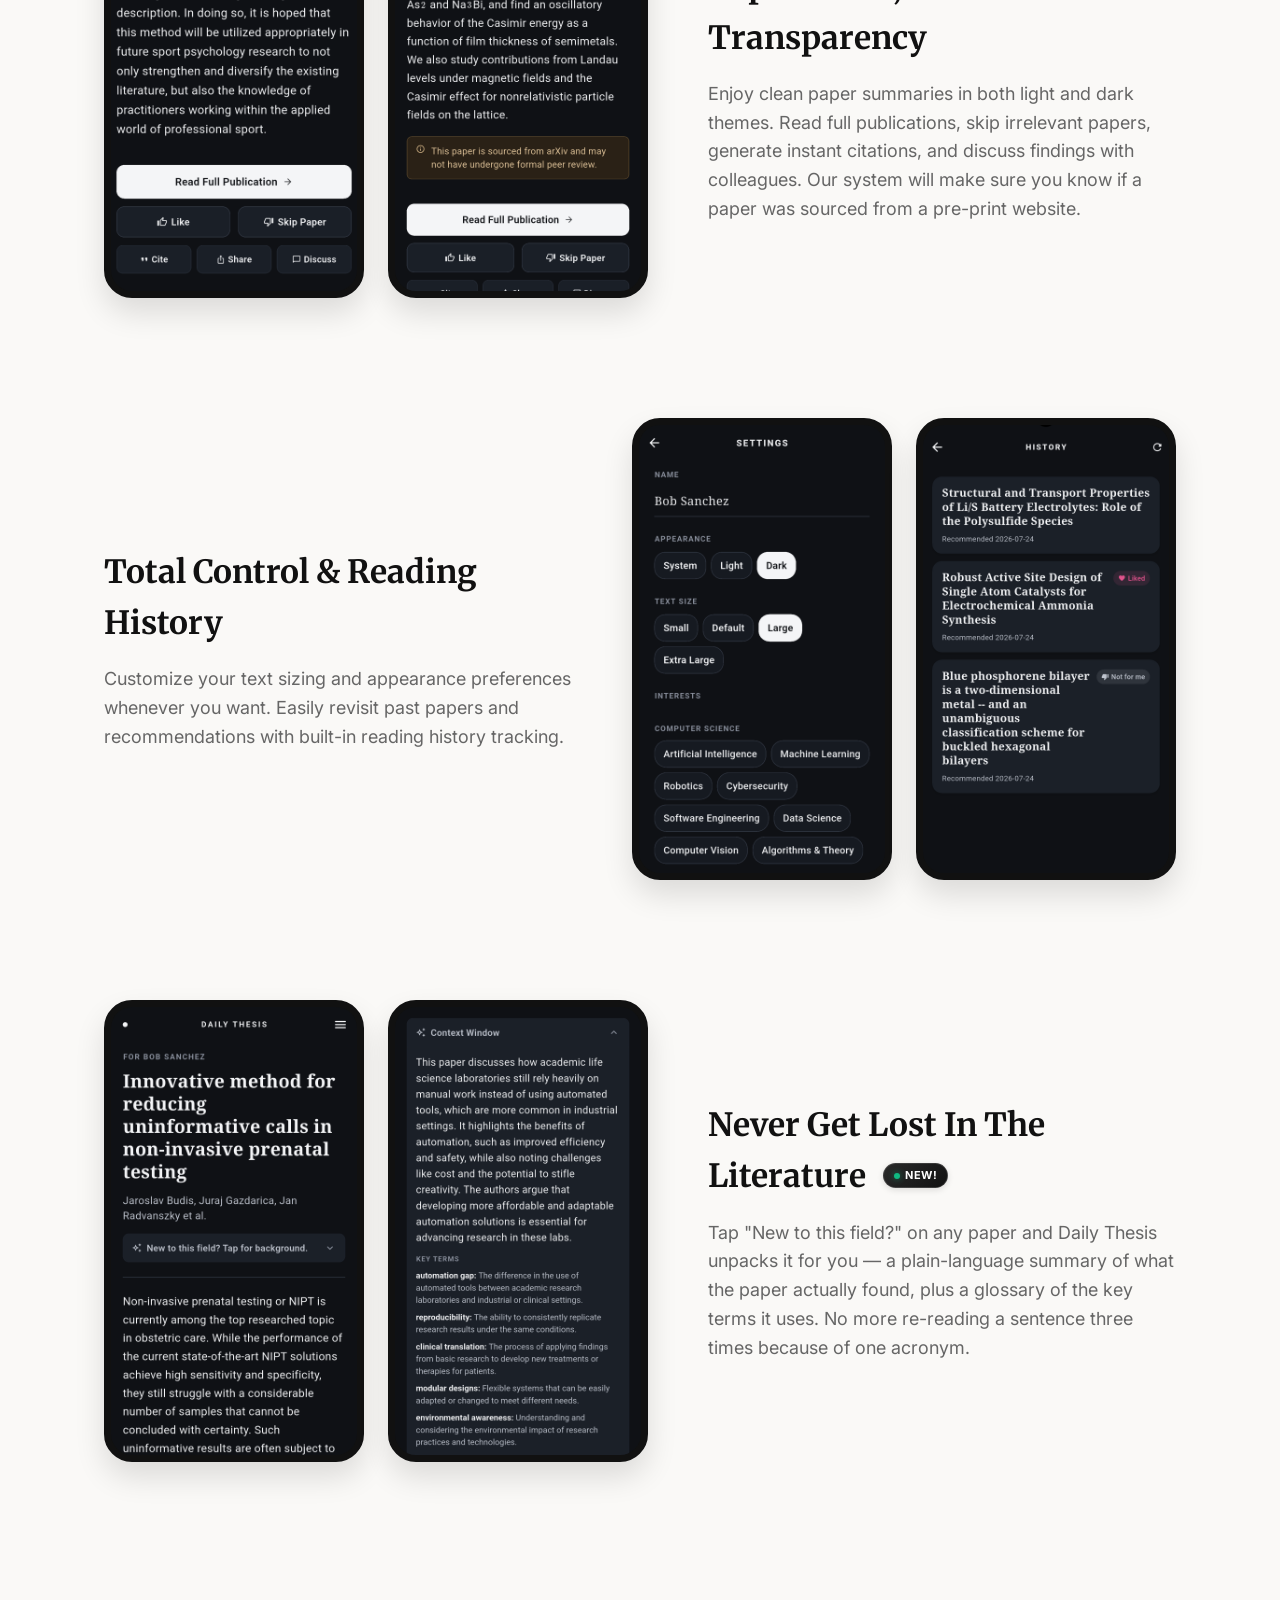
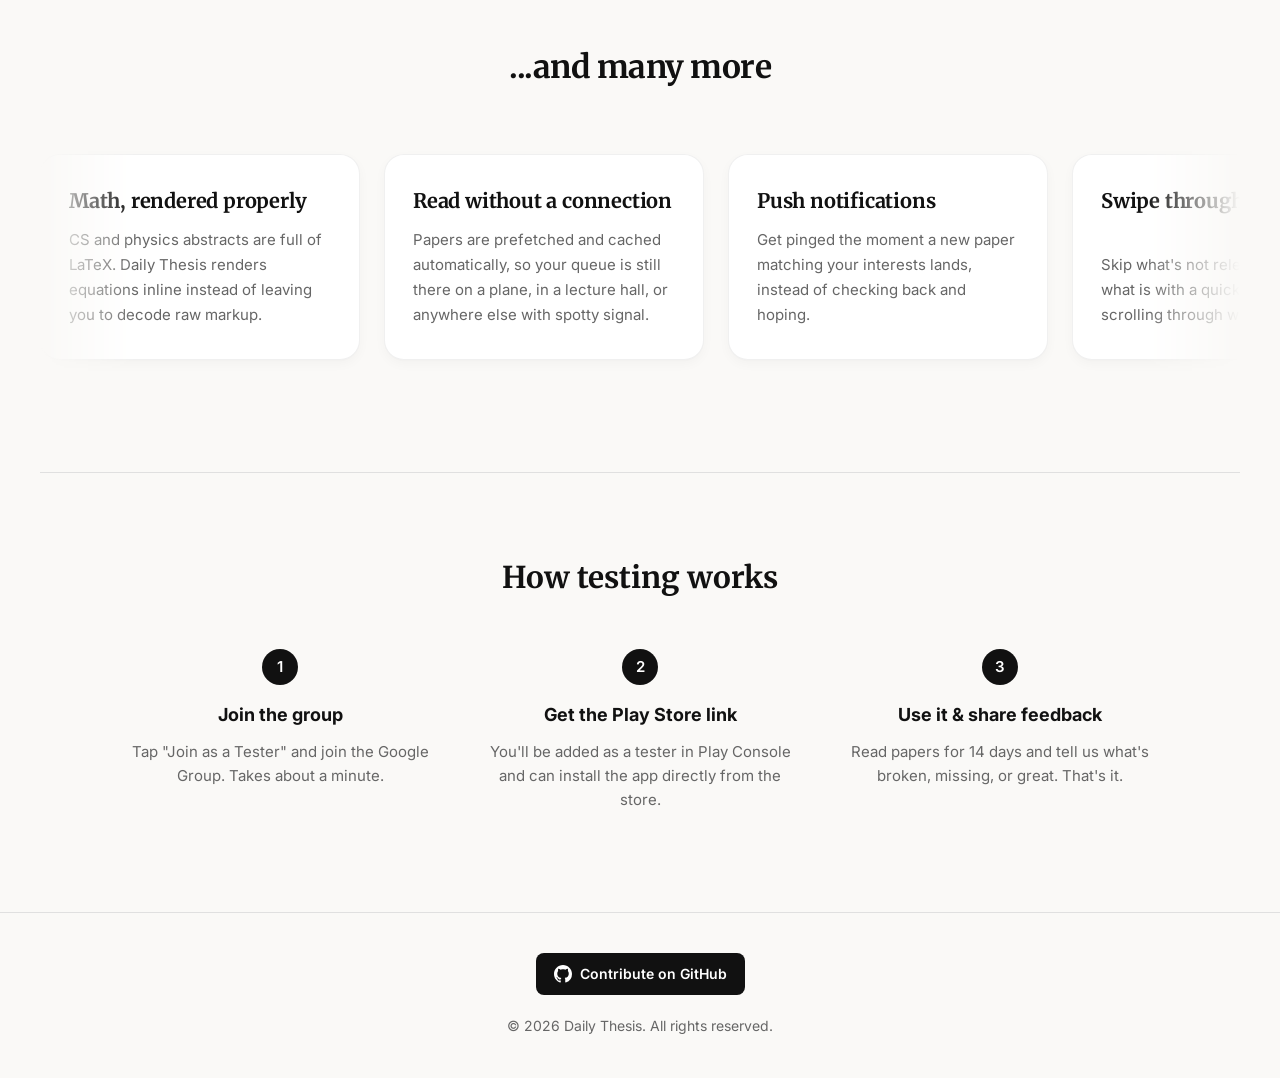
==== commit ff0da10e: "Update index.html" ====
--- a/website/index.html
+++ b/website/index.html
@@ -172,7 +172,7 @@
       <div class="feature-row reverse">
         <div class="feature-text">
           <h2>
-            Never Get Lost in the Jargon <span class="new-flag">New!</span>
+            Never Get Lost In The Literature <span class="new-flag">New!</span>
           </h2>
           <p>
             Tap "New to this field?" on any paper and Daily Thesis unpacks it
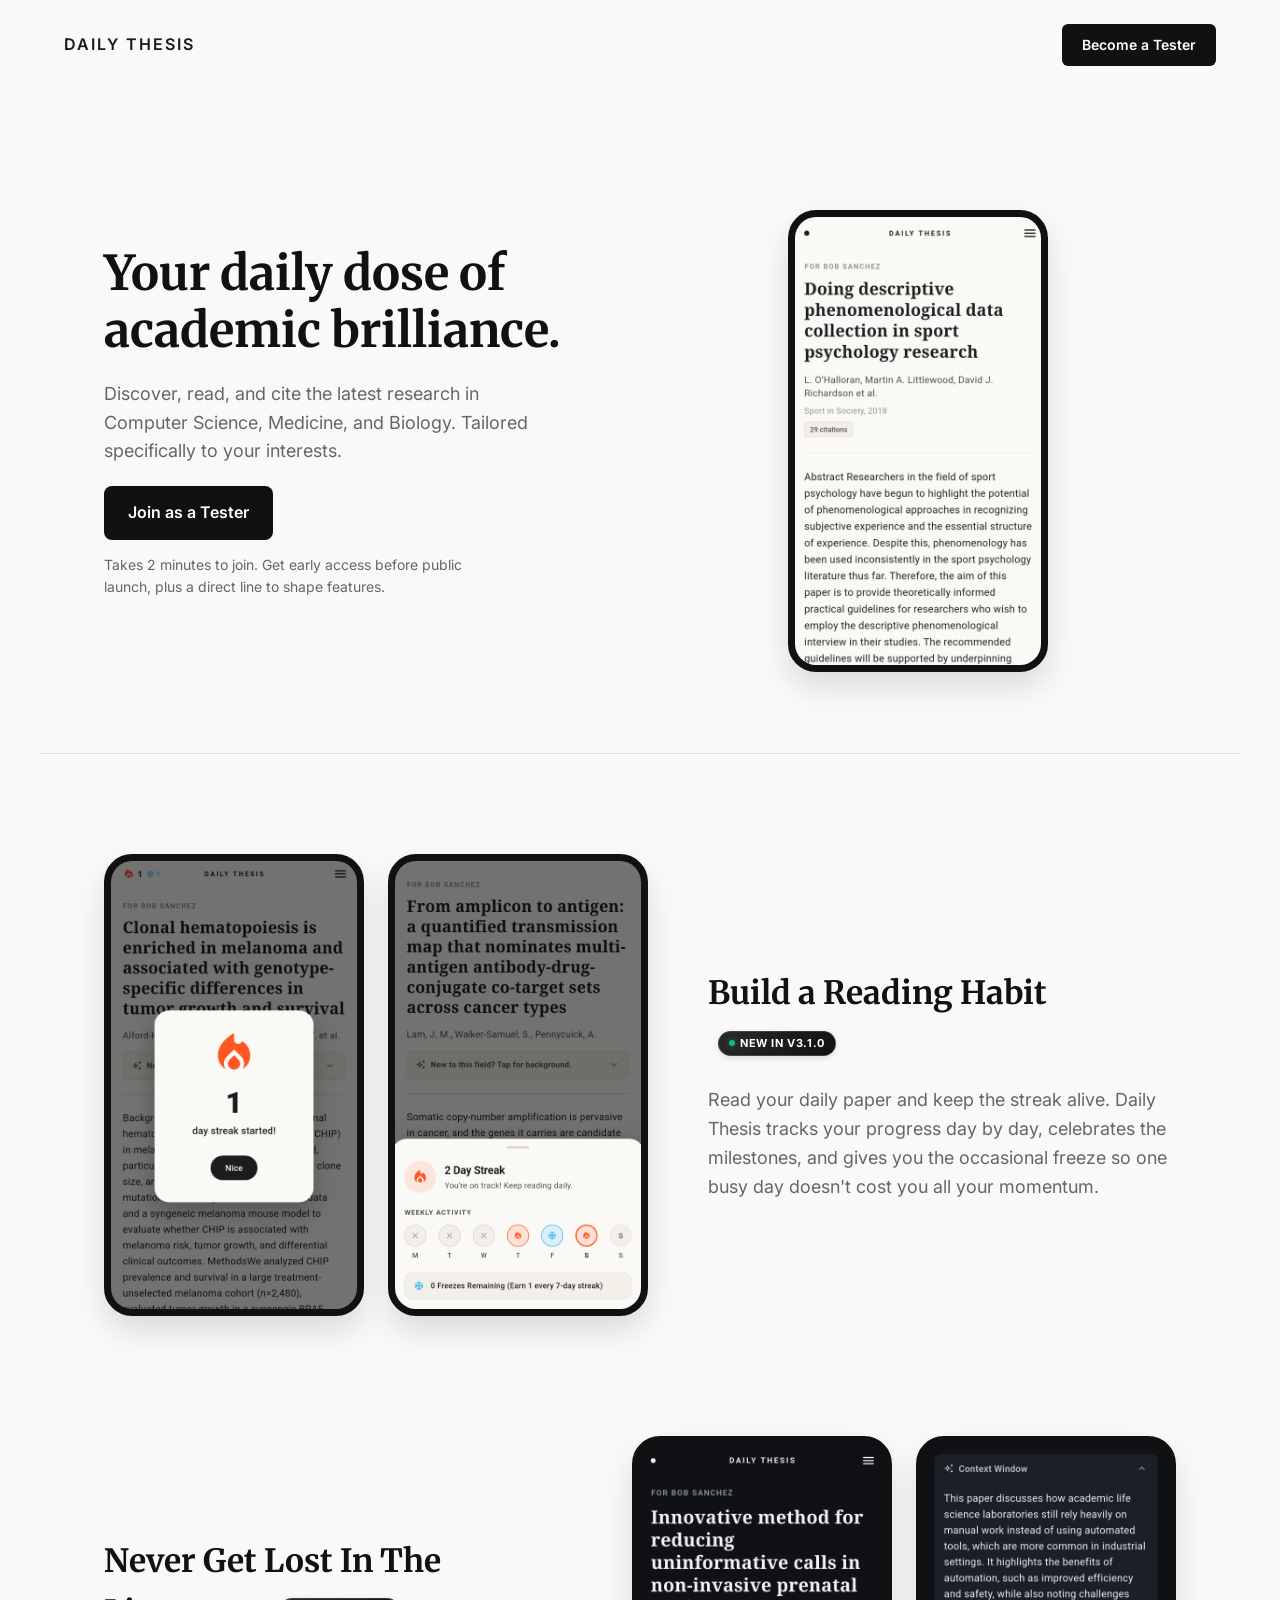
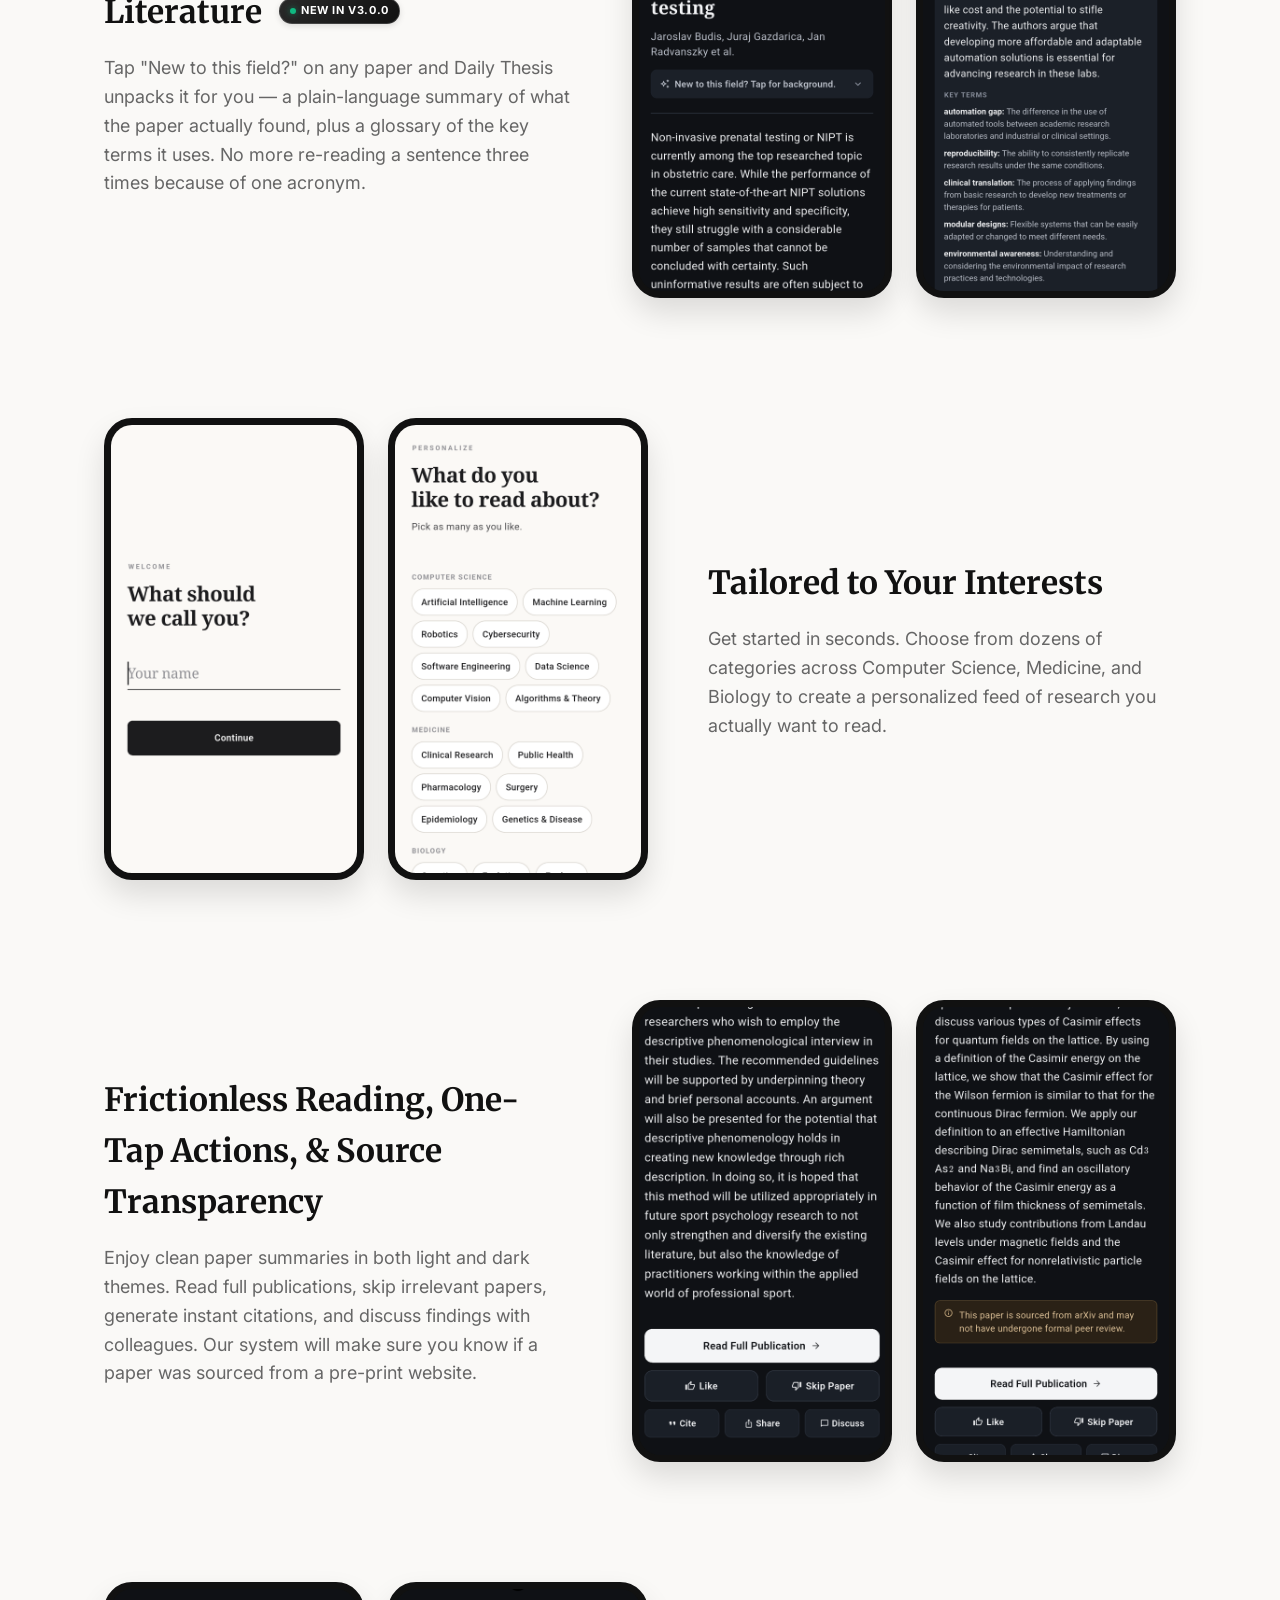
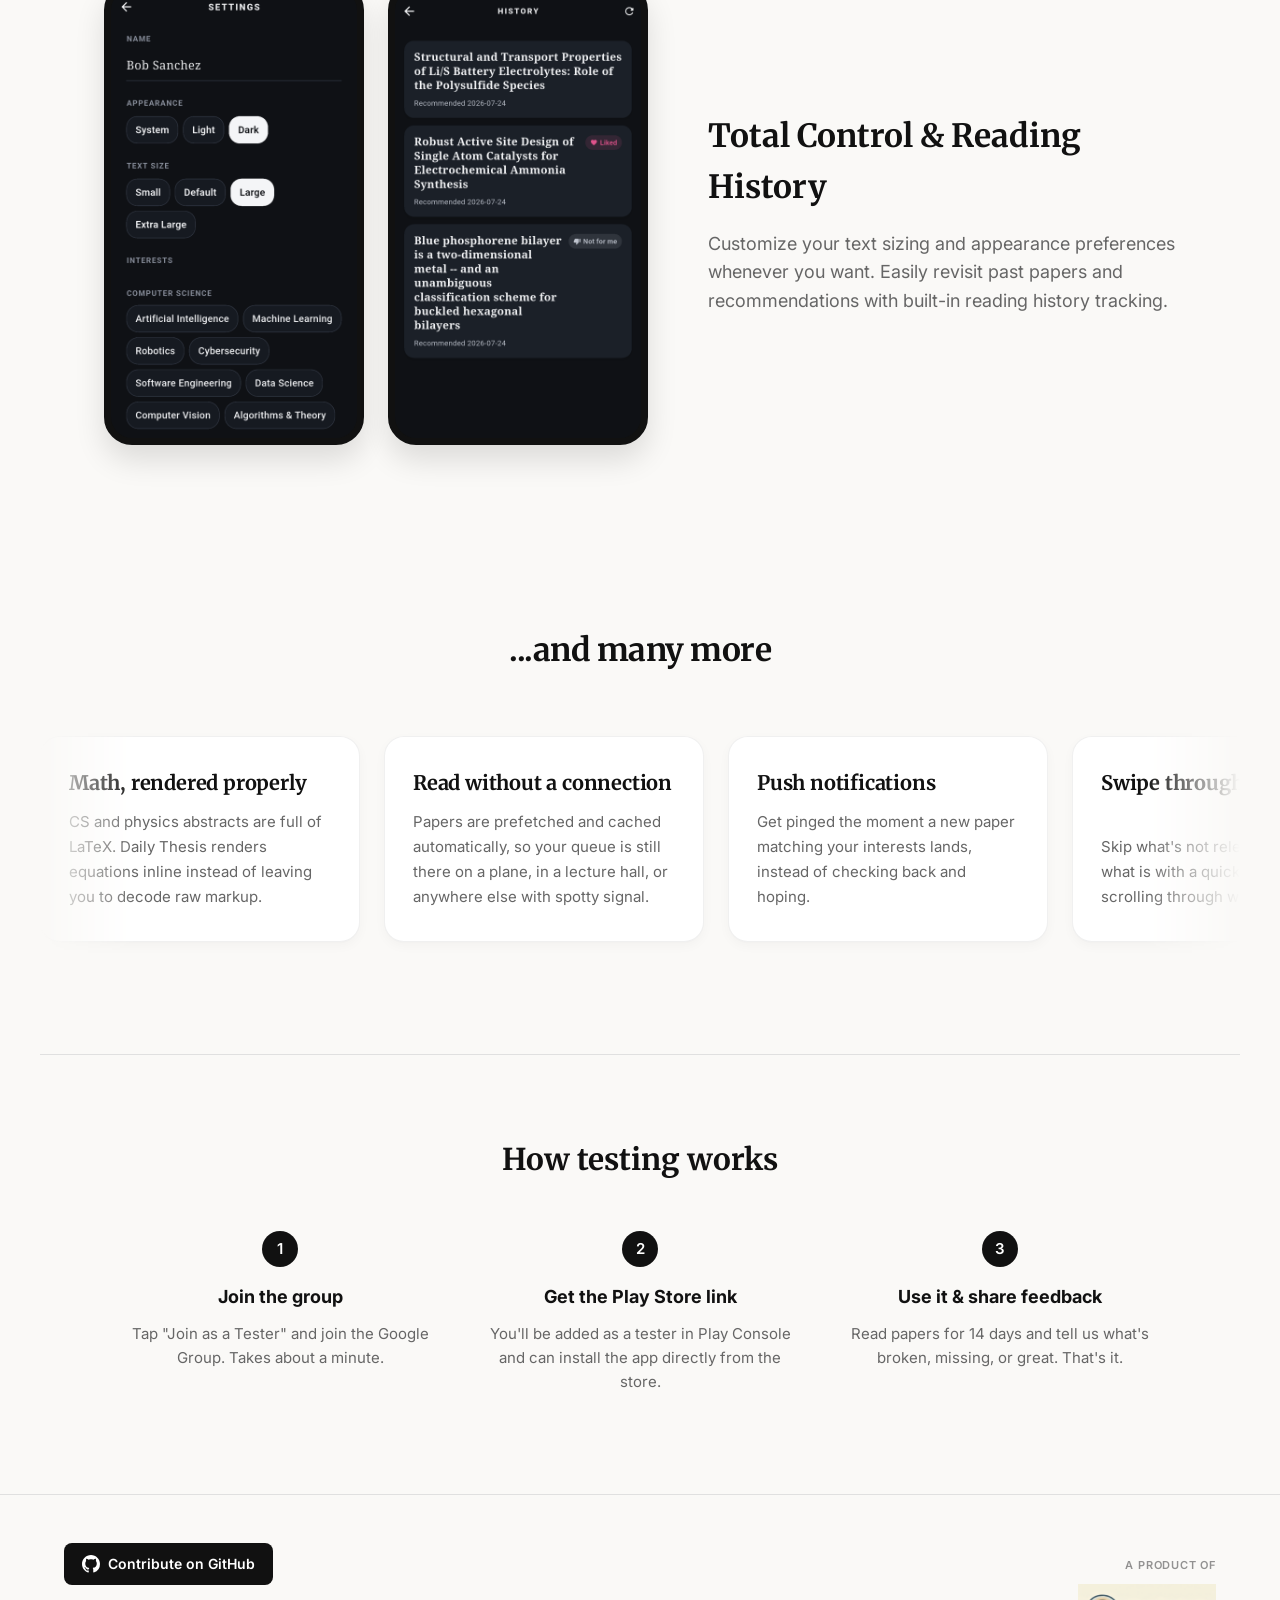
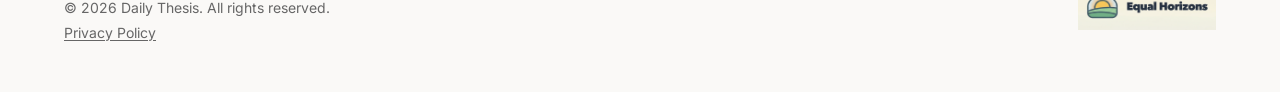
==== commit cb601a7e: "Updated website" ====
--- a/website/index.html
+++ b/website/index.html
@@ -69,6 +69,7 @@
       window.scrollTo(0, 70);
       window.addEventListener("load", () => window.scrollTo(0, 70));
     </script>
+
     <!-- Navigation -->
     <nav class="navbar" id="navbar">
       <div class="logo">DAILY THESIS</div>
@@ -107,8 +108,65 @@
 
     <!-- Features Section -->
     <section class="features">
-      <!-- Feature 1: Onboarding -->
+      <!-- Feature 2: Reading Streaks -->
+      <div class="feature-row reverse">
+        <div class="feature-text">
+          <h2>
+            Build a Reading Habit <span class="new-flag">New in v3.1.0</span>
+          </h2>
+          <p>
+            Read your daily paper and keep the streak alive. Daily Thesis
+            tracks your progress day by day, celebrates the milestones, and
+            gives you the occasional freeze so one busy day doesn't cost you
+            all your momentum.
+          </p>
+        </div>
+        <div class="mockup-group">
+          <div class="mockup-placeholder">
+            <img src="assets/11.png" alt="Day streak started celebration" />
+          </div>
+          <div class="mockup-placeholder">
+            <img src="assets/12.png" alt="Weekly reading streak activity" />
+          </div>
+        </div>
+      </div>
+
+      <!-- Feature 1: AI Context Window -->
       <div class="feature-row">
+        <div class="feature-text">
+          <h2>
+            Never Get Lost In The Literature <span class="new-flag">New in v3.0.0</span>
+          </h2>
+          <p>
+            Tap "New to this field?" on any paper and Daily Thesis unpacks it
+            for you — a plain-language summary of what the paper actually found,
+            plus a glossary of the key terms it uses. No more re-reading a
+            sentence three times because of one acronym.
+          </p>
+        </div>
+        <div class="mockup-group">
+          <div class="mockup-placeholder">
+            <img src="assets/8.png" alt="Context Window Prompt" />
+          </div>
+          <div class="mockup-placeholder">
+            <img
+              src="assets/9.png"
+              alt="Context Window Summary and Key Terms"
+            />
+          </div>
+        </div>
+      </div>
+
+      <!-- Feature 3: Onboarding -->
+      <div class="feature-row">
+        <div class="mockup-group">
+          <div class="mockup-placeholder">
+            <img src="assets/1.png" alt="Welcome Screen" />
+          </div>
+          <div class="mockup-placeholder">
+            <img src="assets/2.png" alt="Topic Selection Screen" />
+          </div>
+        </div>
         <div class="feature-text">
           <h2>Tailored to Your Interests</h2>
           <p>
@@ -117,18 +175,18 @@
             feed of research you actually want to read.
           </p>
         </div>
+      </div>
+
+      <!-- Feature 4: Reading & Dark Mode -->
+      <div class="feature-row reverse">
         <div class="mockup-group">
           <div class="mockup-placeholder">
-            <img src="assets/1.png" alt="Welcome Screen" />
-          </div>
-          <div class="mockup-placeholder">
-            <img src="assets/2.png" alt="Topic Selection Screen" />
-          </div>
-        </div>
-      </div>
-
-      <!-- Feature 2: Reading & Dark Mode -->
-      <div class="feature-row reverse">
+            <img src="assets/5.png" alt="Paper Quick Actions" />
+          </div>
+          <div class="mockup-placeholder">
+            <img src="assets/7.png" alt="Dark Mode Reading" />
+          </div>
+        </div>
         <div class="feature-text">
           <h2>Frictionless Reading, One-Tap Actions, & Source Transparency</h2>
           <p>
@@ -138,18 +196,18 @@
             know if a paper was sourced from a pre-print website.
           </p>
         </div>
+      </div>
+
+      <!-- Feature 5: Settings & History -->
+      <div class="feature-row">
         <div class="mockup-group">
           <div class="mockup-placeholder">
-            <img src="assets/5.png" alt="Paper Quick Actions" />
-          </div>
-          <div class="mockup-placeholder">
-            <img src="assets/7.png" alt="Dark Mode Reading" />
-          </div>
-        </div>
-      </div>
-
-      <!-- Feature 3: Settings & History -->
-      <div class="feature-row">
+            <img src="assets/4.png" alt="Settings & Customization" />
+          </div>
+          <div class="mockup-placeholder">
+            <img src="assets/6.png" alt="Reading History" />
+          </div>
+        </div>
         <div class="feature-text">
           <h2>Total Control & Reading History</h2>
           <p>
@@ -157,40 +215,6 @@
             want. Easily revisit past papers and recommendations with built-in
             reading history tracking.
           </p>
-        </div>
-        <div class="mockup-group">
-          <div class="mockup-placeholder">
-            <img src="assets/4.png" alt="Settings & Customization" />
-          </div>
-          <div class="mockup-placeholder">
-            <img src="assets/6.png" alt="Reading History" />
-          </div>
-        </div>
-      </div>
-
-      <!-- Feature 4: AI Context Window -->
-      <div class="feature-row reverse">
-        <div class="feature-text">
-          <h2>
-            Never Get Lost In The Literature <span class="new-flag">New!</span>
-          </h2>
-          <p>
-            Tap "New to this field?" on any paper and Daily Thesis unpacks it
-            for you — a plain-language summary of what the paper actually found,
-            plus a glossary of the key terms it uses. No more re-reading a
-            sentence three times because of one acronym.
-          </p>
-        </div>
-        <div class="mockup-group">
-          <div class="mockup-placeholder">
-            <img src="assets/8.png" alt="Context Window Prompt" />
-          </div>
-          <div class="mockup-placeholder">
-            <img
-              src="assets/9.png"
-              alt="Context Window Summary and Key Terms"
-            />
-          </div>
         </div>
       </div>
     </section>
@@ -215,7 +239,7 @@
               spotty signal.
             </p>
           </div>
-          <div class="carousel-card">
+          <div class="carousel-card carousel-card-visual">
             <h3>Push notifications</h3>
             <p>
               Get pinged the moment a new paper matching your interests lands,
@@ -266,7 +290,12 @@
               spotty signal.
             </p>
           </div>
-          <div class="carousel-card" aria-hidden="true">
+          <div class="carousel-card carousel-card-visual" aria-hidden="true">
+            <img
+              src="assets/notification-card.png"
+              alt=""
+              class="carousel-card-image"
+            />
             <h3>Push notifications</h3>
             <p>
               Get pinged the moment a new paper matching your interests lands,
@@ -338,26 +367,59 @@
 
     <!-- Footer -->
     <footer class="footer">
-      <a
-        href="https://github.com/li231sd/daily_thesis"
-        class="github-btn"
-        target="_blank"
-        rel="noopener"
-      >
-        <svg
-          viewBox="0 0 16 16"
-          width="18"
-          height="18"
-          fill="currentColor"
-          aria-hidden="true"
-        >
-          <path
-            d="M8 0C3.58 0 0 3.58 0 8c0 3.54 2.29 6.53 5.47 7.59.4.07.55-.17.55-.38 0-.19-.01-.82-.01-1.49-2.01.37-2.53-.49-2.69-.94-.09-.23-.48-.94-.82-1.13-.28-.15-.68-.52-.01-.53.63-.01 1.08.58 1.23.82.72 1.21 1.87.87 2.33.66.07-.52.28-.87.51-1.07-1.78-.2-3.64-.89-3.64-3.95 0-.87.31-1.59.82-2.15-.08-.2-.36-1.02.08-2.12 0 0 .67-.21 2.2.82.64-.18 1.32-.27 2-.27.68 0 1.36.09 2 .27 1.53-1.04 2.2-.82 2.2-.82.44 1.1.16 1.92.08 2.12.51.56.82 1.27.82 2.15 0 3.07-1.87 3.75-3.65 3.95.29.25.54.73.54 1.48 0 1.07-.01 1.93-.01 2.2 0 .21.15.46.55.38A8.01 8.01 0 0016 8c0-4.42-3.58-8-8-8z"
-          />
-        </svg>
-        Contribute on GitHub
-      </a>
-      <p>&copy; 2026 Daily Thesis. All rights reserved.</p>
+      <div class="footer-container">
+        <!-- Left Side: GitHub, Copyright, Legal -->
+        <div class="footer-left">
+          <a
+            href="https://github.com/li231sd/daily_thesis"
+            class="github-btn"
+            target="_blank"
+            rel="noopener"
+          >
+            <svg
+              viewBox="0 0 16 16"
+              width="18"
+              height="18"
+              fill="currentColor"
+              aria-hidden="true"
+            >
+              <path
+                d="M8 0C3.58 0 0 3.58 0 8c0 3.54 2.29 6.53 5.47 7.59.4.07.55-.17.55-.38 0-.19-.01-.82-.01-1.49-2.01.37-2.53-.49-2.69-.94-.09-.23-.48-.94-.82-1.13-.28-.15-.68-.52-.01-.53.63-.01 1.08.58 1.23.82.72 1.21 1.87.87 2.33.66.07-.52.28-.87.51-1.07-1.78-.2-3.64-.89-3.64-3.95 0-.87.31-1.59.82-2.15-.08-.2-.36-1.02.08-2.12 0 0 .67-.21 2.2.82.64-.18 1.32-.27 2-.27.68 0 1.36.09 2 .27 1.53-1.04 2.2-.82 2.2-.82.44 1.1.16 1.92.08 2.12.51.56.82 1.27.82 2.15 0 3.07-1.87 3.75-3.65 3.95.29.25.54.73.54 1.48 0 1.07-.01 1.93-.01 2.2 0 .21.15.46.55.38A8.01 8.01 0 0016 8c0-4.42-3.58-8-8-8z"
+              />
+            </svg>
+            Contribute on GitHub
+          </a>
+          <p class="footer-copy">
+            &copy; 2026 Daily Thesis. All rights reserved.
+          </p>
+          <p class="footer-legal">
+            <a
+              href="https://li231sd.github.io/daily_thesis/privacy-policy.html"
+              target="_blank"
+              rel="noopener"
+              >Privacy Policy</a
+            >
+          </p>
+        </div>
+
+        <!-- Right Side: Equal Horizons attribution -->
+        <div class="footer-right">
+          <span class="footer-brand-label">A product of</span>
+          <a
+            href="https://equal-horizons-github.vercel.app/"
+            target="_blank"
+            rel="noopener"
+            class="footer-brand-link"
+            aria-label="Equal Horizons"
+          >
+            <img
+              src="assets/Banner.png"
+              alt="Equal Horizons"
+              class="footer-brand-banner"
+            />
+          </a>
+        </div>
+      </div>
     </footer>
 
     <script>
--- a/website/style.css
+++ b/website/style.css
@@ -196,7 +196,7 @@
     }
 }
 
-/* --- Phone Mockup Frames & Layout (Exact 1080x1920 Aspect Ratio) --- */
+/* --- Phone Mockup Frames & Layout --- */
 .mockup-group {
     display: flex;
     gap: 24px;
@@ -206,9 +206,9 @@
 
 .mockup-placeholder {
     width: 260px;
-    aspect-ratio: 9 / 16; /* Enforces exact 1080x1920 proportions for all mockups */
+    aspect-ratio: 9 / 16;
     background-color: var(--accent-black);
-    border-radius: 28px;  /* Calibrated corner radius so top UI elements aren't clipped */
+    border-radius: 28px;
     border: 7px solid var(--accent-black);
     box-shadow: 0 15px 30px rgba(0, 0, 0, 0.12);
     overflow: hidden;
@@ -224,7 +224,7 @@
 .mockup-placeholder img {
     width: 100%;
     height: 100%;
-    object-fit: cover;    /* Fills the 9:16 frame cleanly without side gaps */
+    object-fit: cover;
     display: block;
 }
 
@@ -236,36 +236,31 @@
     padding: 3px 10px;
     margin-left: 10px;
     vertical-align: middle;
-    
-    /* Typography */
+
     font-family: 'Inter', sans-serif;
     font-size: 11px;
     font-weight: 700;
     letter-spacing: 0.6px;
     text-transform: uppercase;
     color: #ffffff;
-    
-    /* Subtle modern gradient & glass border */
+
     background: linear-gradient(135deg, #2a2a2a 0%, #111111 100%);
     border: 1px solid rgba(255, 255, 255, 0.15);
     border-radius: 20px;
     box-shadow: 0 2px 6px rgba(0, 0, 0, 0.12);
-    
-    /* Positioning alignment with h2 text */
+
     position: relative;
     top: -3px;
-    
-    /* Smooth transitions */
+
     transition: transform 0.2s var(--ease-out), box-shadow 0.2s var(--ease-out);
 }
 
-/* Subtle glowing pulse dot before text */
 .new-flag::before {
     content: "";
     width: 6px;
     height: 6px;
     border-radius: 50%;
-    background-color: #10b981; /* Premium Emerald Accent Color */
+    background-color: #10b981;
     box-shadow: 0 0 6px rgba(16, 185, 129, 0.6);
 }
 
@@ -298,7 +293,6 @@
     flex-direction: row-reverse;
 }
 
-/* Scroll reveal: text and mockups rise in independently, mockups trailing slightly */
 .feature-row .feature-text {
     opacity: 0;
     transform: translateY(28px);
@@ -361,7 +355,7 @@
 
 .carousel-viewport {
     overflow: hidden;
-    padding: 12px 0; /* Prevents card shadows from being clipped vertically */
+    padding: 12px 0;
     -webkit-mask-image: linear-gradient(to right, transparent 0%, #000 8%, #000 92%, transparent 100%);
     mask-image: linear-gradient(to right, transparent 0%, #000 8%, #000 92%, transparent 100%);
 }
@@ -387,7 +381,6 @@
     }
 }
 
-/* --- Upgraded Carousel Card Styles --- */
 .carousel-card {
     position: relative;
     flex: 0 0 auto;
@@ -396,22 +389,19 @@
     border: 1px solid rgba(0, 0, 0, 0.06);
     border-radius: 20px;
     padding: 32px 28px;
-    
-    /* Layered ambient shadow for depth */
-    box-shadow: 
+    box-shadow:
         0 4px 12px rgba(0, 0, 0, 0.03),
         0 1px 2px rgba(0, 0, 0, 0.02);
-        
-    transition: 
-        transform 0.4s var(--ease-out), 
-        box-shadow 0.4s var(--ease-out), 
+
+    transition:
+        transform 0.4s var(--ease-out),
+        box-shadow 0.4s var(--ease-out),
         border-color 0.4s var(--ease-out);
     display: flex;
     flex-direction: column;
     justify-content: space-between;
 }
 
-/* Accent top border highlight on hover */
 .carousel-card::before {
     content: "";
     position: absolute;
@@ -428,27 +418,13 @@
 .carousel-card:hover {
     transform: translateY(-8px);
     border-color: rgba(0, 0, 0, 0.12);
-    box-shadow: 
+    box-shadow:
         0 20px 32px -8px rgba(0, 0, 0, 0.08),
         0 8px 16px -4px rgba(0, 0, 0, 0.04);
 }
 
 .carousel-card:hover::before {
     opacity: 1;
-}
-
-/* Optional Card Icon/Badge Container */
-.carousel-card-icon {
-    width: 44px;
-    height: 44px;
-    border-radius: 12px;
-    background-color: var(--bg-color);
-    display: flex;
-    align-items: center;
-    justify-content: center;
-    margin-bottom: 20px;
-    font-size: 20px;
-    color: var(--accent-black);
 }
 
 .carousel-card h3 {
@@ -533,11 +509,27 @@
 
 /* --- Footer --- */
 .footer {
-    text-align: center;
-    padding: 40px 5%;
+    padding: 48px 5%;
     color: var(--text-muted);
     font-size: 14px;
     border-top: 1px solid #e0e0e0;
+}
+
+.footer-container {
+    max-width: 1200px;
+    margin: 0 auto;
+    display: flex;
+    justify-content: space-between;
+    align-items: center;
+    gap: 32px;
+}
+
+/* Left Section Stack */
+.footer-left {
+    display: flex;
+    flex-direction: column;
+    align-items: flex-start;
+    text-align: left;
 }
 
 .github-btn {
@@ -551,7 +543,7 @@
     border-radius: 8px;
     font-weight: 600;
     font-size: 14px;
-    margin-bottom: 20px;
+    margin-bottom: 12px;
     transition: transform 0.25s var(--ease-out), box-shadow 0.25s var(--ease-out);
 }
 
@@ -564,9 +556,86 @@
     transform: translateY(-1px) scale(0.98);
 }
 
+.footer-copy {
+    margin-bottom: 2px;
+}
+
+.footer-legal a {
+    color: var(--text-muted);
+    text-decoration: underline;
+    text-underline-offset: 2px;
+    transition: color 0.2s var(--ease-out);
+}
+
+.footer-legal a:hover {
+    color: var(--accent-black);
+}
+
+/* Right Section: Equal Horizons Attribution (no pill/card wrapper — logo sits directly on the footer) */
+.footer-right {
+    display: flex;
+    flex-direction: column;
+    align-items: flex-end;
+    gap: 10px;
+}
+
+.footer-brand-label {
+    font-size: 11px;
+    font-weight: 600;
+    letter-spacing: 0.8px;
+    text-transform: uppercase;
+    color: var(--text-muted);
+    opacity: 0.7;
+}
+
+.footer-brand-link {
+    display: inline-flex;
+    align-items: center;
+    justify-content: center;
+    transition: transform 0.25s var(--ease-out);
+}
+
+.footer-brand-link:hover {
+    transform: translateY(-2px);
+}
+
+.footer-brand-banner {
+    height: 46px; /* Larger now that there's no pill container competing for space */
+    width: auto;
+    max-width: 280px;
+    object-fit: contain;
+    display: block;
+    mix-blend-mode: multiply; /* Drops the banner's own light background so it blends into the page */
+    opacity: 0.94;
+    transition: opacity 0.25s var(--ease-out);
+}
+
+.footer-brand-link:hover .footer-brand-banner {
+    opacity: 1;
+}
+
+/* Responsive Footer adjustment for mobile screens */
+@media (max-width: 768px) {
+    .footer-container {
+        flex-direction: column;
+        align-items: center;
+        text-align: center;
+    }
+
+    .footer-left {
+        align-items: center;
+        text-align: center;
+    }
+
+    .footer-right {
+        align-items: center;
+        margin-top: 16px;
+    }
+}
+
 /* --- Responsive Design --- */
 @media (max-width: 992px) {
-    .feature-row, 
+    .feature-row,
     .feature-row.reverse {
         flex-direction: column;
         text-align: center;
@@ -605,16 +674,16 @@
     }
 
     .mockup-placeholder {
-        width: 220px; /* Scales down uniformly on smaller screens */
-    }
-    
+        width: 220px;
+    }
+
     .carousel-card {
         width: 280px;
         padding: 24px 20px;
     }
 }
 
-/* --- Motion preference --- */
+/* --- Motion Preference --- */
 @media (prefers-reduced-motion: reduce) {
     html {
         scroll-behavior: auto;
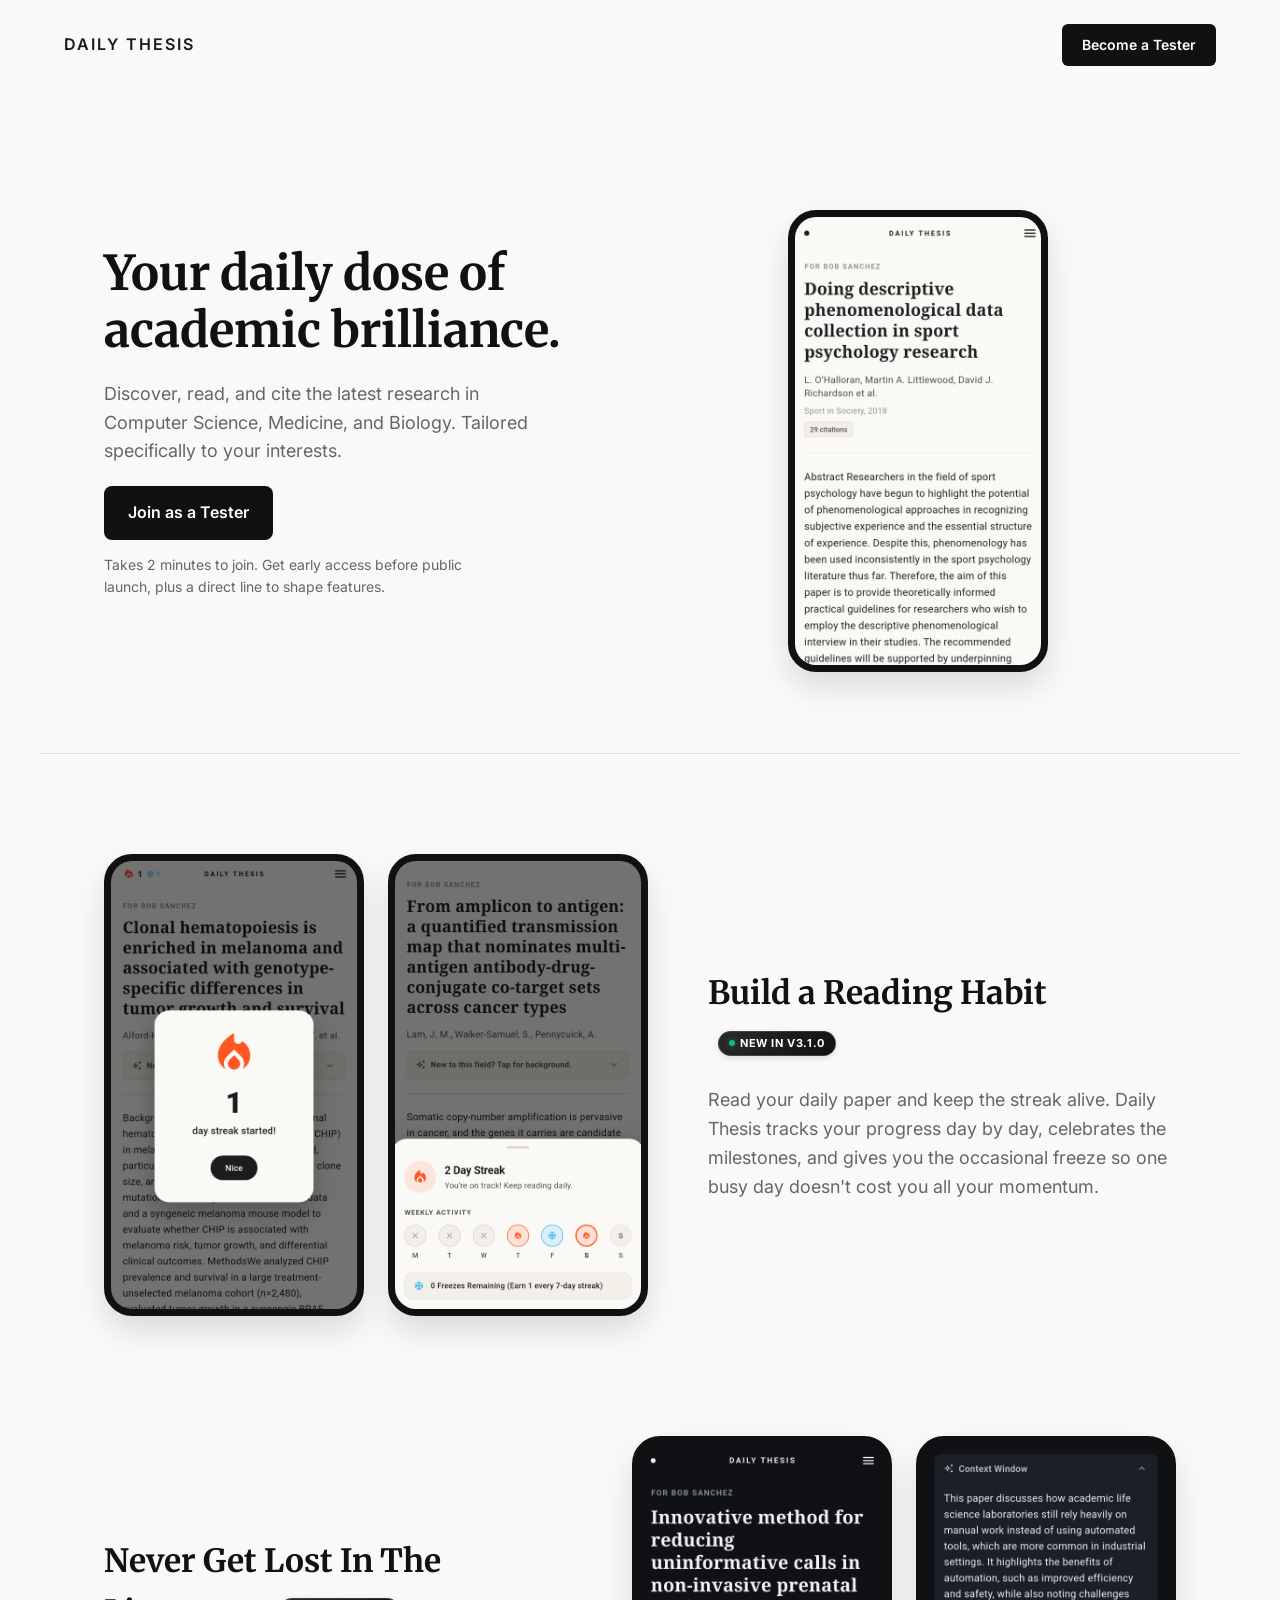
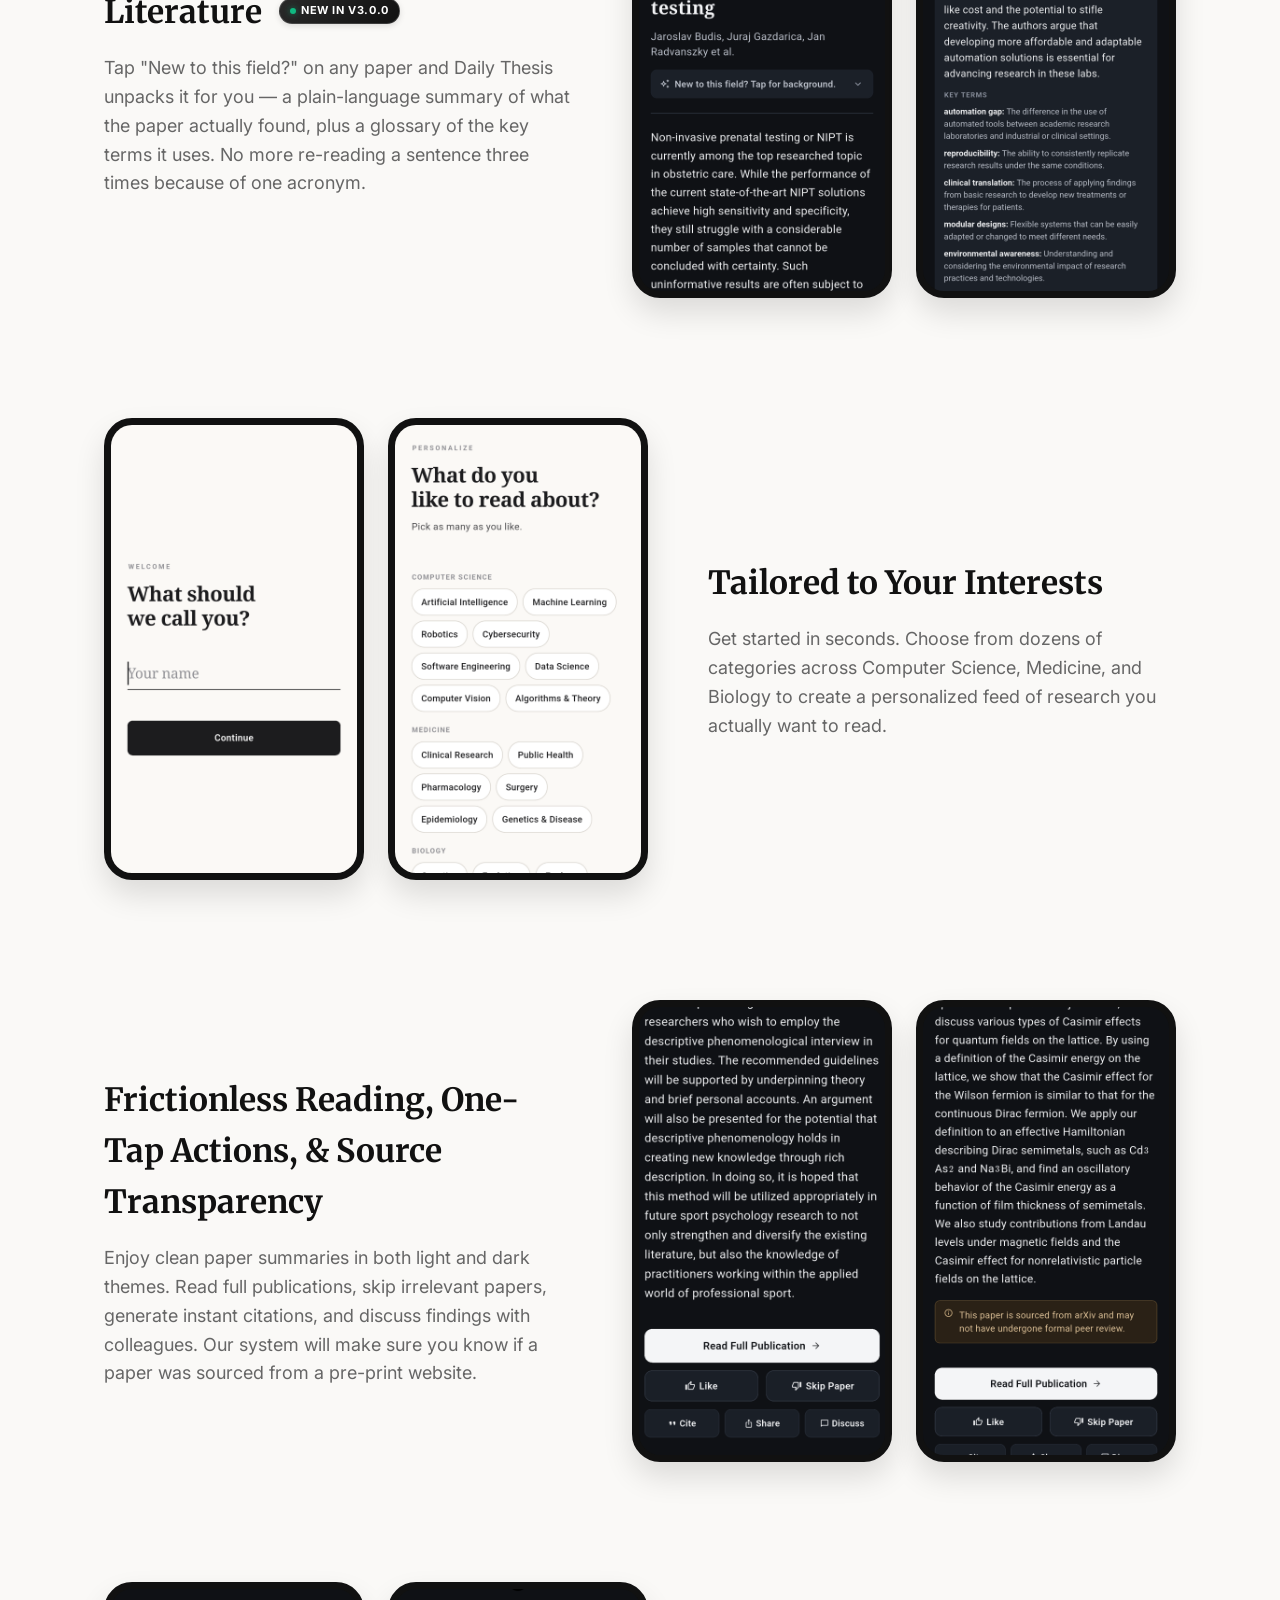
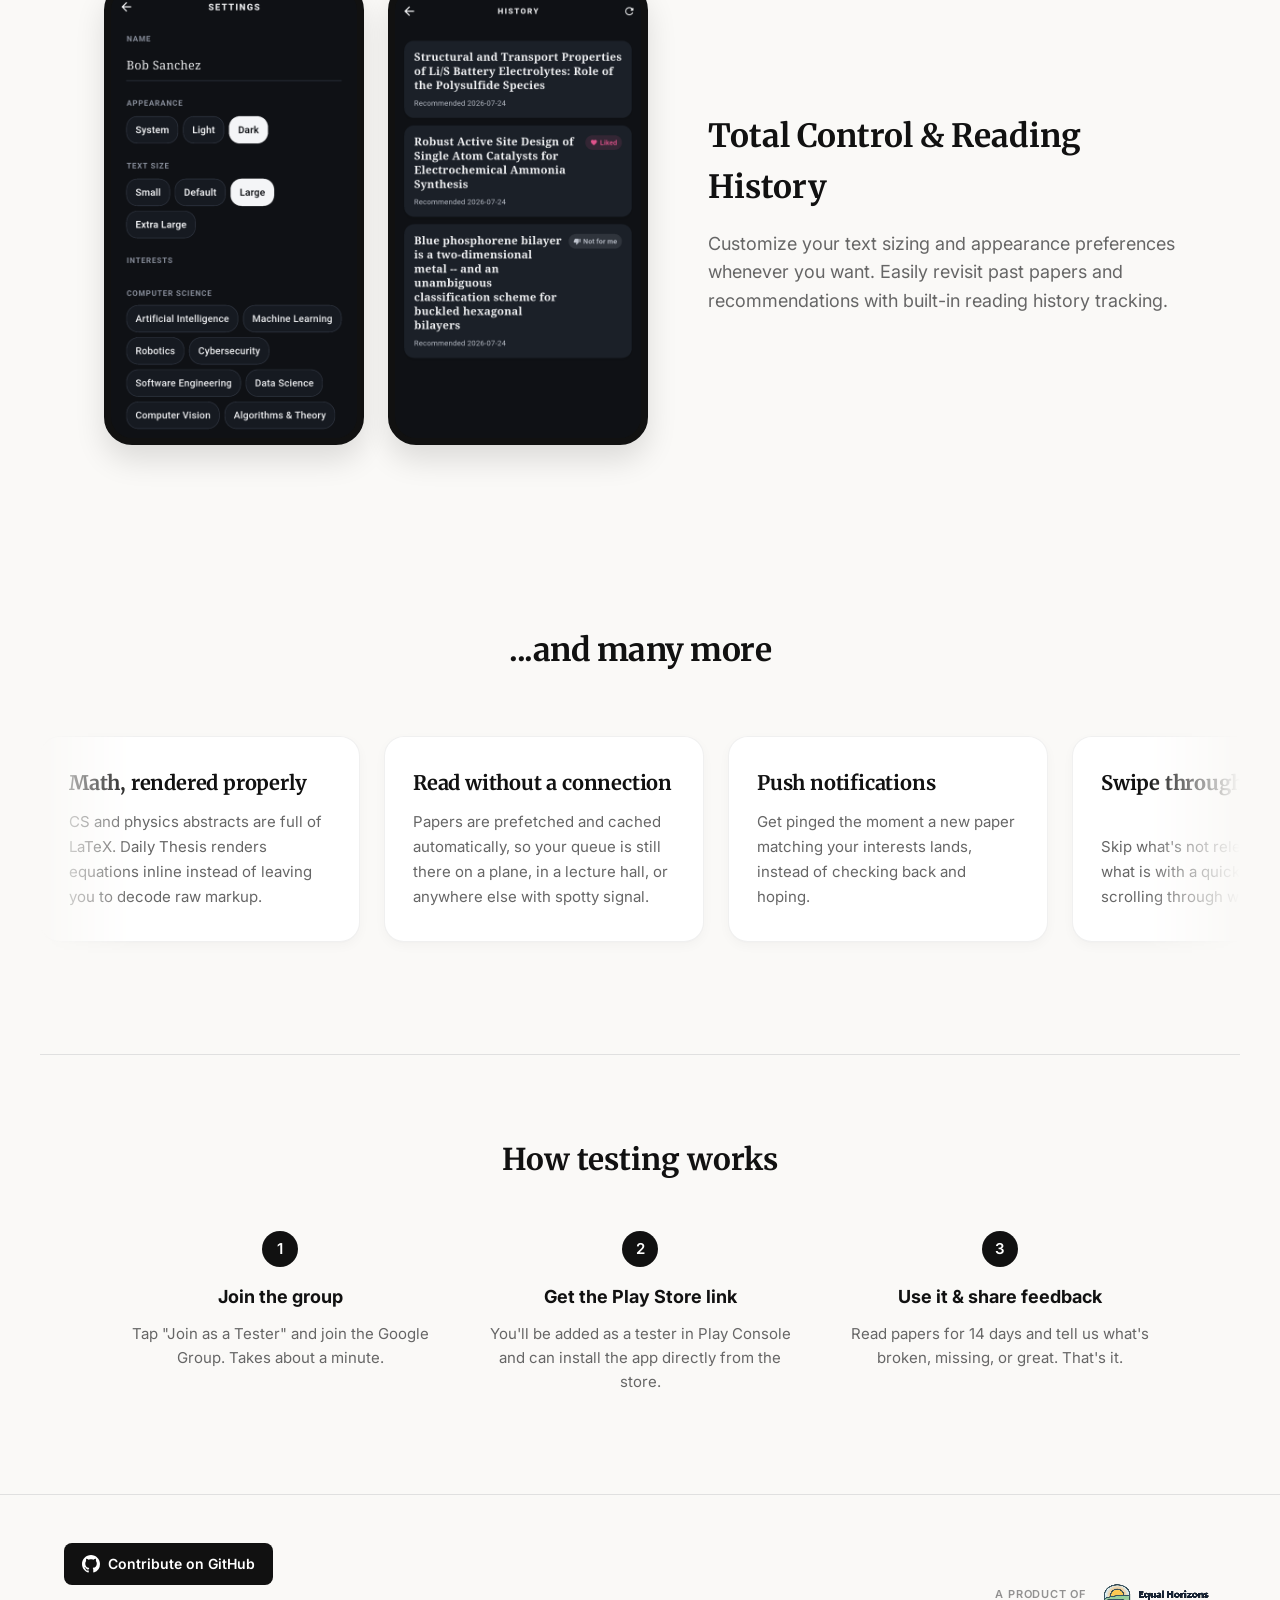
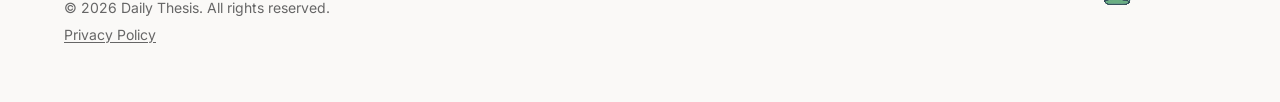
==== commit 47891d83: "Fixed website for mobile and fixed footer" ====
--- a/website/index.html
+++ b/website/index.html
@@ -115,10 +115,10 @@
             Build a Reading Habit <span class="new-flag">New in v3.1.0</span>
           </h2>
           <p>
-            Read your daily paper and keep the streak alive. Daily Thesis
-            tracks your progress day by day, celebrates the milestones, and
-            gives you the occasional freeze so one busy day doesn't cost you
-            all your momentum.
+            Read your daily paper and keep the streak alive. Daily Thesis tracks
+            your progress day by day, celebrates the milestones, and gives you
+            the occasional freeze so one busy day doesn't cost you all your
+            momentum.
           </p>
         </div>
         <div class="mockup-group">
@@ -135,7 +135,8 @@
       <div class="feature-row">
         <div class="feature-text">
           <h2>
-            Never Get Lost In The Literature <span class="new-flag">New in v3.0.0</span>
+            Never Get Lost In The Literature
+            <span class="new-flag">New in v3.0.0</span>
           </h2>
           <p>
             Tap "New to this field?" on any paper and Daily Thesis unpacks it
@@ -188,7 +189,9 @@
           </div>
         </div>
         <div class="feature-text">
-          <h2>Frictionless Reading, One-Tap Actions, & Source Transparency</h2>
+          <h2>
+            Frictionless Reading, One-Tap Actions, &amp; Source Transparency
+          </h2>
           <p>
             Enjoy clean paper summaries in both light and dark themes. Read full
             publications, skip irrelevant papers, generate instant citations,
@@ -209,7 +212,7 @@
           </div>
         </div>
         <div class="feature-text">
-          <h2>Total Control & Reading History</h2>
+          <h2>Total Control &amp; Reading History</h2>
           <p>
             Customize your text sizing and appearance preferences whenever you
             want. Easily revisit past papers and recommendations with built-in
@@ -389,17 +392,19 @@
             </svg>
             Contribute on GitHub
           </a>
-          <p class="footer-copy">
-            &copy; 2026 Daily Thesis. All rights reserved.
-          </p>
-          <p class="footer-legal">
-            <a
-              href="https://li231sd.github.io/daily_thesis/privacy-policy.html"
-              target="_blank"
-              rel="noopener"
-              >Privacy Policy</a
-            >
-          </p>
+          <div class="footer-meta">
+            <p class="footer-copy">
+              &copy; 2026 Daily Thesis. All rights reserved.
+            </p>
+            <p class="footer-legal">
+              <a
+                href="https://li231sd.github.io/daily_thesis/privacy-policy.html"
+                target="_blank"
+                rel="noopener"
+                >Privacy Policy</a
+              >
+            </p>
+          </div>
         </div>
 
         <!-- Right Side: Equal Horizons attribution -->
@@ -412,11 +417,23 @@
             class="footer-brand-link"
             aria-label="Equal Horizons"
           >
-            <img
-              src="assets/Banner.png"
-              alt="Equal Horizons"
+            <!--
+              Canvas renders the logo with its cream background
+              color-keyed out to transparent — see script below.
+              Falls back to the plain <img> if canvas/JS isn't available.
+            -->
+            <canvas
+              id="footerBrandLogo"
               class="footer-brand-banner"
-            />
+              aria-hidden="true"
+            ></canvas>
+            <noscript>
+              <img
+                src="assets/Banner.png"
+                alt="Equal Horizons"
+                class="footer-brand-banner-fallback"
+              />
+            </noscript>
           </a>
         </div>
       </div>
@@ -454,6 +471,68 @@
       } else {
         rows.forEach((row) => row.classList.add("in-view"));
       }
+
+      // Strip the Equal Horizons logo's solid cream background at render
+      // time, so it sits cleanly on the footer without a boxed-in look.
+      // If this ever fails (image load error, canvas unsupported), the
+      // <canvas> just stays empty — the footer-brand-label text still
+      // shows and the link still works.
+      (function renderFooterBrandLogo() {
+        const canvas = document.getElementById("footerBrandLogo");
+        if (!canvas || !canvas.getContext) return;
+
+        const ctx = canvas.getContext("2d");
+        const img = new Image();
+        img.src = "assets/Banner.png";
+
+        img.onload = () => {
+          const off = document.createElement("canvas");
+          off.width = img.naturalWidth;
+          off.height = img.naturalHeight;
+          const offCtx = off.getContext("2d");
+          offCtx.drawImage(img, 0, 0);
+
+          let data;
+          try {
+            data = offCtx.getImageData(0, 0, off.width, off.height);
+          } catch (e) {
+            // Likely a CORS/tainted-canvas issue if the image is served
+            // cross-origin without proper headers — bail out quietly and
+            // let the plain image show via noscript/fallback instead.
+            return;
+          }
+
+          const px = data.data;
+          // Sample the background color from the top-left corner pixel.
+          const bg = [px[0], px[1], px[2]];
+          const tolerance = 28; // raise/lower if edges look rough
+
+          for (let i = 0; i < px.length; i += 4) {
+            const dr = px[i] - bg[0];
+            const dg = px[i + 1] - bg[1];
+            const db = px[i + 2] - bg[2];
+            if (Math.sqrt(dr * dr + dg * dg + db * db) < tolerance) {
+              px[i + 3] = 0; // make it transparent
+            }
+          }
+          offCtx.putImageData(data, 0, 0);
+
+          // Scale onto the visible canvas at a legible display height.
+          const targetHeight = 40;
+          const scale = targetHeight / img.naturalHeight;
+          const displayWidth = img.naturalWidth * scale;
+
+          // Account for device pixel ratio so it stays crisp on retina.
+          const dpr = window.devicePixelRatio || 1;
+          canvas.width = displayWidth * dpr;
+          canvas.height = targetHeight * dpr;
+          canvas.style.width = displayWidth + "px";
+          canvas.style.height = targetHeight + "px";
+
+          ctx.scale(dpr, dpr);
+          ctx.drawImage(off, 0, 0, displayWidth, targetHeight);
+        };
+      })();
     </script>
   </body>
 </html>
--- a/website/style.css
+++ b/website/style.css
@@ -109,19 +109,6 @@
     transform: translateY(24px);
     animation: rise 0.8s var(--ease-out) forwards;
     animation-delay: 0.28s;
-}
-
-.hero-sources {
-    font-size: 14px;
-    color: var(--text-muted);
-    max-width: 440px;
-    margin-bottom: 32px;
-    padding-left: 14px;
-    border-left: 2px solid #d8d5cf;
-    opacity: 0;
-    transform: translateY(24px);
-    animation: rise 0.8s var(--ease-out) forwards;
-    animation-delay: 0.36s;
 }
 
 .hero-microcopy {
@@ -509,7 +496,7 @@
 
 /* --- Footer --- */
 .footer {
-    padding: 48px 5%;
+    padding: 48px 5% 56px;
     color: var(--text-muted);
     font-size: 14px;
     border-top: 1px solid #e0e0e0;
@@ -519,16 +506,18 @@
     max-width: 1200px;
     margin: 0 auto;
     display: flex;
+    flex-wrap: wrap;
     justify-content: space-between;
     align-items: center;
-    gap: 32px;
-}
-
-/* Left Section Stack */
+    row-gap: 28px;
+    column-gap: 32px;
+}
+
 .footer-left {
     display: flex;
     flex-direction: column;
     align-items: flex-start;
+    gap: 12px;
     text-align: left;
 }
 
@@ -543,7 +532,6 @@
     border-radius: 8px;
     font-weight: 600;
     font-size: 14px;
-    margin-bottom: 12px;
     transition: transform 0.25s var(--ease-out), box-shadow 0.25s var(--ease-out);
 }
 
@@ -556,8 +544,10 @@
     transform: translateY(-1px) scale(0.98);
 }
 
-.footer-copy {
-    margin-bottom: 2px;
+.footer-meta {
+    display: flex;
+    flex-direction: column;
+    gap: 4px;
 }
 
 .footer-legal a {
@@ -571,12 +561,11 @@
     color: var(--accent-black);
 }
 
-/* Right Section: Equal Horizons Attribution (no pill/card wrapper — logo sits directly on the footer) */
 .footer-right {
     display: flex;
-    flex-direction: column;
-    align-items: flex-end;
+    align-items: center;
     gap: 10px;
+    flex-shrink: 0;
 }
 
 .footer-brand-label {
@@ -586,54 +575,42 @@
     text-transform: uppercase;
     color: var(--text-muted);
     opacity: 0.7;
+    white-space: nowrap;
 }
 
 .footer-brand-link {
     display: inline-flex;
     align-items: center;
-    justify-content: center;
-    transition: transform 0.25s var(--ease-out);
+    min-height: 40px;
+    transition: opacity 0.25s var(--ease-out);
 }
 
 .footer-brand-link:hover {
-    transform: translateY(-2px);
-}
-
+    opacity: 0.75;
+}
+
+/* Canvas takes its on-screen size from JS (devicePixelRatio-aware),
+   this is just a sane baseline before the script runs. */
 .footer-brand-banner {
-    height: 46px; /* Larger now that there's no pill container competing for space */
+    display: block;
+    height: 40px;
     width: auto;
-    max-width: 280px;
+}
+
+/* Fallback if JS is disabled — shown via <noscript>, so the raw PNG
+   (cream background and all) is better than nothing. */
+.footer-brand-banner-fallback {
+    height: 40px;
+    width: auto;
+    max-width: 220px;
     object-fit: contain;
     display: block;
-    mix-blend-mode: multiply; /* Drops the banner's own light background so it blends into the page */
-    opacity: 0.94;
-    transition: opacity 0.25s var(--ease-out);
-}
-
-.footer-brand-link:hover .footer-brand-banner {
-    opacity: 1;
-}
-
-/* Responsive Footer adjustment for mobile screens */
-@media (max-width: 768px) {
-    .footer-container {
-        flex-direction: column;
-        align-items: center;
-        text-align: center;
-    }
-
-    .footer-left {
-        align-items: center;
-        text-align: center;
-    }
-
-    .footer-right {
-        align-items: center;
-        margin-top: 16px;
-    }
-}
-
-/* --- Responsive Design --- */
+}
+
+/* ========================================= */
+/* --- Enhanced Responsive Design Section --- */
+/* ========================================= */
+
 @media (max-width: 992px) {
     .feature-row,
     .feature-row.reverse {
@@ -649,17 +626,17 @@
     }
 
     .hero-subtitle {
-        margin: 0 auto 40px auto;
+        margin: 0 auto 30px auto;
+    }
+
+    /* Keep microcopy centered when stacking into a column */
+    .hero-microcopy {
+        margin: 14px auto 0 auto;
+        text-align: center;
     }
 
     .app-buttons {
         justify-content: center;
-    }
-
-    .hero-sources {
-        margin-left: auto;
-        margin-right: auto;
-        text-align: left;
     }
 
     .steps {
@@ -668,18 +645,91 @@
     }
 }
 
+@media (max-width: 768px) {
+    /* Significantly reduce massive padding & whitespace on mobile */
+    .features {
+        padding: 60px 5%;
+    }
+
+    .feature-row,
+    .feature-row.reverse {
+        margin-bottom: 60px;
+    }
+
+    .extra-features {
+        padding: 50px 0 60px;
+    }
+
+    .how-it-works {
+        padding: 60px 5%;
+    }
+
+    .hero {
+        padding: 50px 5%;
+    }
+
+    /* Stack footer blocks neatly, centered */
+    .footer-container {
+        flex-direction: column;
+        align-items: center;
+        text-align: center;
+    }
+
+    .footer-left {
+        align-items: center;
+        text-align: center;
+    }
+}
+
 @media (max-width: 576px) {
+    .navbar {
+        padding: 16px 5%;
+    }
+
+    /* Tame the typography so long words don't overflow */
     .hero-title {
-        font-size: 36px;
-    }
-
+        font-size: 32px;
+    }
+
+    .feature-text h2 {
+        font-size: 26px;
+    }
+
+    .extra-heading, .how-heading {
+        font-size: 26px;
+    }
+
+    /* Scale mockups so two can stack without blowing out vertical real estate */
     .mockup-placeholder {
-        width: 220px;
-    }
-
+        width: 180px; 
+    }
+    
+    .mockup-group {
+        gap: 16px;
+    }
+
+    /* Tighten carousel width for better screen real estate usage */
     .carousel-card {
-        width: 280px;
+        width: 260px;
         padding: 24px 20px;
+    }
+
+    /* Create massive touch-friendly full-width buttons on mobile */
+    .app-buttons {
+        width: 100%;
+        flex-direction: column;
+        gap: 12px;
+    }
+
+    .store-btn {
+        width: 100%;
+    }
+    
+    /* Make sure inline flags stay positioned correctly when headers wrap */
+    .new-flag {
+        display: inline-flex;
+        margin-left: 8px;
+        top: -1px;
     }
 }
 
@@ -691,7 +741,6 @@
 
     .hero-title,
     .hero-subtitle,
-    .hero-sources,
     .hero-microcopy,
     .app-buttons,
     .hero-image,
